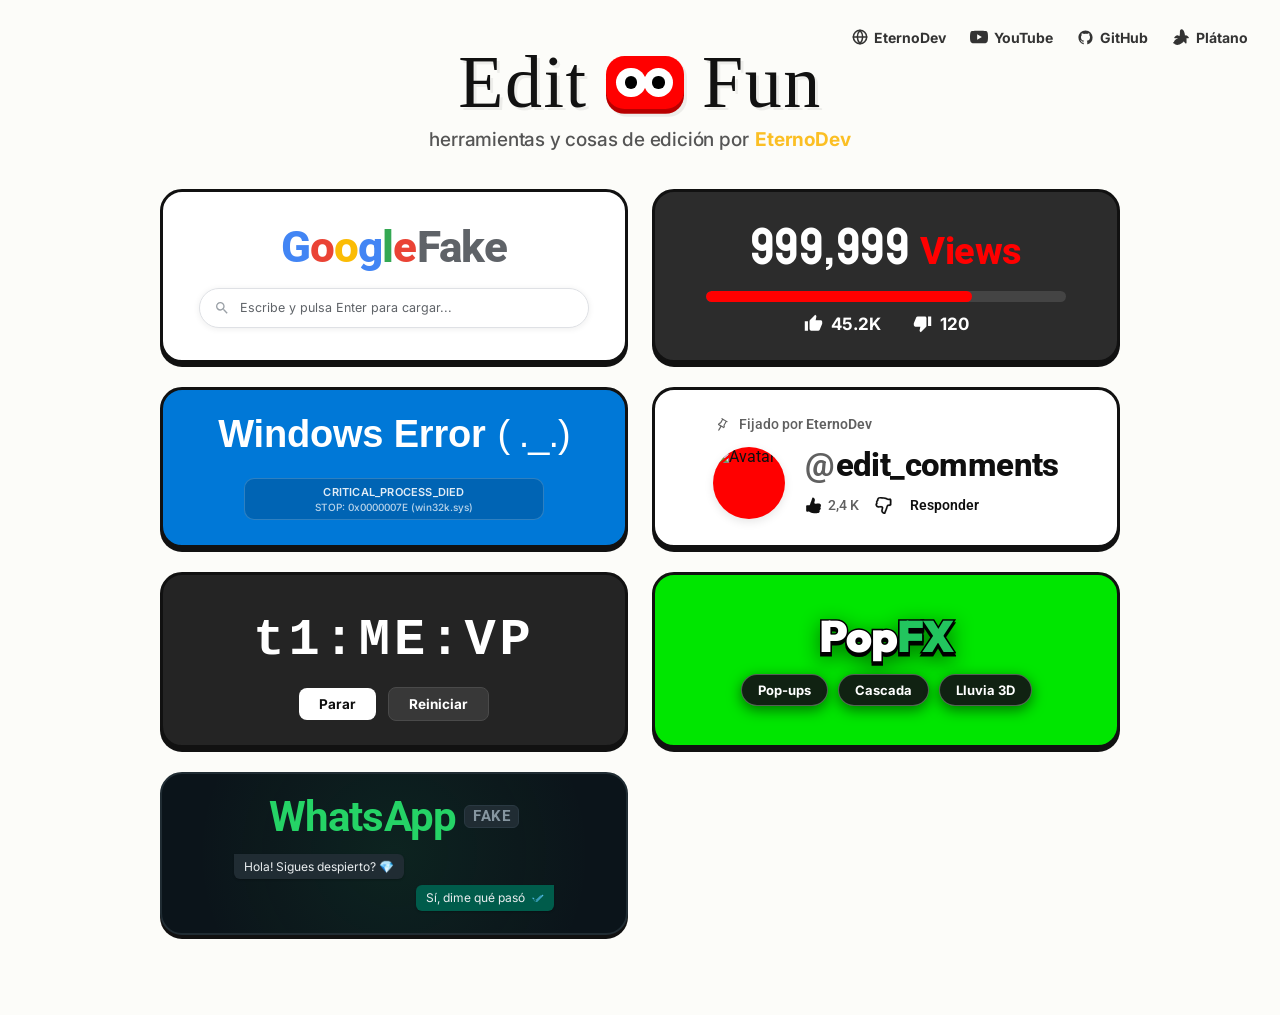
==== index.html @ 618442cd "Add WhatsApp Fake chat and calling simulator (/whatsappfake)" ====
<!DOCTYPE html>
<html lang="es">
<head>
  <script>
    (function() {
      let p = window.location.pathname;
      if (p.endsWith('.html')) p = p.replace(/\.html$/, '');
      if (p.endsWith('/') && p !== '/') p = p.slice(0, -1);
      if (p !== window.location.pathname) {
        window.history.replaceState(null, '', p + window.location.search + window.location.hash);
      }
    })();
  </script>
  <meta charset="UTF-8">
  <meta name="viewport" content="width=device-width, initial-scale=1.0">
  <title>EditFun</title>
  <link rel="icon" href="/assets/png/editfun_icon.png" type="image/png">
  <link rel="preconnect" href="https://fonts.googleapis.com">
  <link rel="preconnect" href="https://fonts.gstatic.com">
  
  <!-- Tipografías -->
  <link rel="stylesheet" href="https://cdn.jsdelivr.net/npm/dseg@0.46.0/css/dseg.css">
  <link href="https://fonts.googleapis.com/css2?family=Outfit:wght@700;800;900&family=Koulen&family=Slackey&family=Poppins:wght@700;800;900&family=Inter:wght@400;500;600;700;800;900&family=Roboto:wght@700;900&family=Google+Sans:wght@700;800;900&display=swap" rel="stylesheet">

  <link rel="stylesheet" href="/style.css">

</head>
<body>

  <!-- Barra Superior de Enlaces / Redes Sociales -->
  <nav class="top-social-bar" aria-label="Enlaces sociales">
    <!-- Web Oficial -->
    <a href="https://eternodev.com" target="_blank" rel="noopener noreferrer" class="social-link link-web" title="Web Oficial EternoDev">
      <svg viewBox="0 0 24 24" width="16" height="16" fill="none" stroke="currentColor" stroke-width="2.3" stroke-linecap="round" stroke-linejoin="round">
        <circle cx="12" cy="12" r="10"></circle>
        <line x1="2" y1="12" x2="22" y2="12"></line>
        <path d="M12 2a15.3 15.3 0 0 1 4 10 15.3 15.3 0 0 1-4 10 15.3 15.3 0 0 1-4-10 15.3 15.3 0 0 1 4-10z"></path>
      </svg>
      <span>EternoDev</span>
    </a>

    <!-- YouTube -->
    <a href="https://www.youtube.com/@eternodev" target="_blank" rel="noopener noreferrer" class="social-link link-youtube" title="Canal de YouTube @eternodev">
      <svg viewBox="0 0 24 24" width="18" height="18" fill="currentColor">
        <path d="M23.498 6.186a3.016 3.016 0 0 0-2.122-2.136C19.505 3.545 12 3.545 12 3.545s-7.505 0-9.377.505A3.017 3.017 0 0 0 .502 6.186C0 8.07 0 12 0 12s0 3.93.502 5.814a3.016 3.016 0 0 0 2.122 2.136c1.871.505 9.376.505 9.376.505s7.505 0 9.377-.505a3.015 3.015 0 0 0 2.122-2.136C24 15.93 24 12 24 12s0-3.93-.502-5.814zM9.545 15.568V8.432L15.818 12l-6.273 3.568z"/>
      </svg>
      <span>YouTube</span>
    </a>

    <!-- GitHub -->
    <a href="https://github.com/paucg06" target="_blank" rel="noopener noreferrer" class="social-link link-github" title="Perfil de GitHub @paucg06">
      <svg viewBox="0 0 24 24" width="17" height="17" fill="currentColor">
        <path fill-rule="evenodd" clip-rule="evenodd" d="M12 2C6.477 2 2 6.484 2 12.017c0 4.425 2.865 8.18 6.839 9.504.5.092.682-.217.682-.483 0-.237-.008-.868-.013-1.703-2.782.605-3.369-1.343-3.369-1.343-.454-1.158-1.11-1.466-1.11-1.466-.908-.62.069-.608.069-.608 1.003.07 1.53 1.032 1.53 1.032.892 1.53 2.341 1.088 2.91.832.092-.647.35-1.088.636-1.338-2.22-.253-4.555-1.113-4.555-4.951 0-1.093.39-1.988 1.029-2.688-.103-.253-.446-1.272.098-2.65 0 0 .84-.27 2.75 1.026A9.564 9.564 0 0112 6.844c.85.004 1.705.115 2.504.337 1.909-1.296 2.747-1.027 2.747-1.027.546 1.379.202 2.398.1 2.651.64.7 1.028 1.595 1.028 2.688 0 3.848-2.339 4.695-4.566 4.943.359.309.678.92.678 1.855 0 1.338-.012 2.419-.012 2.747 0 .268.18.58.688.482A10.019 10.019 0 0022 12.017C22 6.484 17.522 2 12 2z"/>
      </svg>
      <span>GitHub</span>
    </a>

    <!-- Plátano (Buy Me a Coffee) -->
    <a href="https://buymeacoffee.com/eternodev" target="_blank" rel="noopener noreferrer" class="social-link link-banana" title="Invítame a un plátano en Buy Me a Coffee">
      <svg xmlns="http://www.w3.org/2000/svg" viewBox="0 0 32 32" width="18" height="18" fill="currentColor" style="flex-shrink:0;">
        <path d="M2 26.431c0-.73.592-1.321 1.322-1.321h.99a1.322 1.322 0 0 1 0 2.643h-.99c-.73 0-1.322-.592-1.322-1.322"/>
        <path d="M19.783 18h9.435c.695 0 1.045-.876.55-1.392l-2.178-2.272a4.244 4.244 0 0 0-6.181 0l-2.179 2.272c-.492.514-.142 1.392.553 1.392M4.783 18h9.434c.695 0 1.045-.878.553-1.392l-2.18-2.272a4.243 4.243 0 0 0-6.182 0L4.23 16.608c-.492.514-.142 1.392.553 1.392"/>
        <path d="M16.7 2.029c4.92-.708 7.96 11.897 5.745 16.99-2.215 5.094-6.997 6.21-12.07 8.204-.561.22-1.138.325-1.705.325-1.924 0-2.97 1.582-3.7-.375-.942-2.535.293-5.376 2.76-6.344 2.684-1.053 4.111-3.077 5.185-5.818 1.096-2.795 1.17-3.941 1.166-6.988-.005-2.437-.165-5.594 2.619-5.994"/>
        <path d="m22.445 19.02-9.46-4.344c-1.086 2.498-3.053 4.411-5.54 5.39-2.881 1.132-4.807 4.23-3.23 7.386 3.151 6.304 18.23-.066 18.23-8.433"/>
        <path fill-rule="evenodd" d="M18.24 16.482a.75.75 0 0 1 .486.942c-1.98 6.201-7.756 9.065-12.918 9.33a.75.75 0 0 1-.077-1.498c4.738-.243 9.83-2.852 11.566-8.288a.75.75 0 0 1 .943-.486" clip-rule="evenodd"/>
        <path d="m23.24 26.467-10.197-11.78h9.004c2.126.107 3.794 1.91 3.794 4.097v7.552c0 1.33-1.197 1.736-2.6.131"/>
      </svg>
      <span>Plátano</span>
    </a>
  </nav>

  <!-- Header -->
  <div class="header-container">
    <h1 class="brand-title">
      <span>Edit</span>
      
      <!-- LOGO YOUTUBE ROJO ESCALABLE -->
      <div class="yt-eye-badge" id="yt-eye-badge" title="¡Hazme clic!">
        <div class="yt-red-pill">
          <div class="eye-pair-container">
            <div class="yt-eye" id="yt-eye-left">
              <div class="eyelid-slider" id="eyelid-left"></div>
              <div class="yt-pupil" id="yt-pupil-left"></div>
            </div>
            <div class="yt-eye" id="yt-eye-right">
              <div class="eyelid-slider" id="eyelid-right"></div>
              <div class="yt-pupil" id="yt-pupil-right"></div>
            </div>
          </div>
        </div>
      </div>

      <span>Fun</span>
    </h1>

    <p class="brand-subtitle">
      herramientas y cosas de edición por <a href="https://eternodev.com" target="_blank" rel="noopener noreferrer" class="author-highlight">EternoDev</a>
    </p>
  </div>

  <!-- Panel de Herramientas -->
  <div class="grid-container">
    
    <!-- TARJETA 1: GoogleFake -->
    <a href="/googlefake" class="tool-card card-google">
      <h2 class="card-title google-fake-title">
        <span class="g-blue">G</span><span class="g-red">o</span><span class="g-yellow">o</span><span class="g-blue">g</span><span class="g-green">l</span><span class="g-red">e</span><span class="fake-tag">Fake</span>
      </h2>

      <div class="google-visual-bar">
        <svg viewBox="0 0 24 24" width="16" height="16" fill="#9aa0a6" style="flex-shrink:0;">
          <path d="M15.5 14h-.79l-.28-.27A6.471 6.471 0 0 0 16 9.5 6.5 6.5 0 1 0 9.5 16c1.61 0 3.09-.59 4.23-1.57l.27.28v.79l5 4.99L20.49 19l-4.99-5zm-6 0C7.01 14 5 11.99 5 9.5S7.01 5 9.5 5 14 7.01 14 9.5 11.99 14 9.5 14z"/>
        </svg>
        <span>Escribe y pulsa Enter para cargar...</span>
      </div>
    </a>

    <!-- TARJETA 2: 999,999 views (YouTube Simulator) -->
    <a href="/999999views" class="tool-card card-views">
      <h2 class="card-title views-card-title">
        <span class="number-koulen">999,999</span> <span class="red-views">Views</span>
      </h2>

      <div class="views-preview-bar">
        <div class="preview-track">
          <div class="preview-fill"></div>
        </div>
        <div class="preview-stats-row">
          <span class="preview-stat-item">
            <svg viewBox="0 0 24 24"><path d="M1 21h4V9H1v12zm22-11c0-1.1-.9-2-2-2h-6.31l.95-4.57.03-.32c0-.41-.17-.79-.44-1.06L14.17 1 7.59 7.59C7.22 7.95 7 8.45 7 9v10c0 1.1.9 2 2 2h9c.83 0 1.54-.5 1.84-1.22l3.02-7.05c.09-.23.14-.47.14-.73v-2z"/></svg>
            45.2K
          </span>
          <span class="preview-stat-item">
            <svg viewBox="0 0 24 24"><path d="M15 3H6c-.83 0-1.54.5-1.84 1.22l-3.02 7.05c-.09.23-.14.47-.14.73v2c0 1.1.9 2 2 2h6.31l-.95 4.57-.03.32c0 .41.17.79.44 1.06L9.83 23l6.59-6.59c.37-.36.58-.86.58-1.41V5c0-1.1-.9-2-2-2zm4 0v12h4V3h-4z"/></svg>
            120
          </span>
        </div>
      </div>
    </a>

        <!-- TARJETA 3: Windows Error -->
    <a href="/windowserrors" class="tool-card card-errors">
      <h2 class="card-title errors-card-title">
        <span>Windows Error</span> <span class="meme-face-card">( ._.)</span>
      </h2>

      <div class="errors-preview-box">
        <span class="errors-preview-text">CRITICAL_PROCESS_DIED</span>
        <span class="errors-preview-pct">STOP: 0x0000007E (win32k.sys)</span>
      </div>
    </a>

    <!-- TARJETA 4: Edit Comments (Full YouTube Comment Card) -->
    <a href="/editcomments" class="tool-card card-comments">
      <div class="card-comments-wrapper">
        <!-- Pinned Row -->
        <div class="card-comments-pinned">
          <svg viewBox="0 0 126 146" width="16" height="16" style="fill:currentColor; stroke:currentColor; display:inline-block; vertical-align:middle; flex-shrink:0;">
            <path d="M26.95 128C27.06 124.45 27.17 120.89 27.28 117.33C29.4 114.61 30.63 111.37 32.18 108.34C32.52 107.67 33.48 107.33 33.82 106.66C35.6 103.19 37.41 99.8 39.18 96.34C40.6 93.55 43.78 90.8 44 87.5C42.41 86.26 40.13 85.74 38.34 84.82C35.3 83.26 32.71 80.74 29.66 79.18C27.99 78.32 24.8 77.64 24.06 75.44C22.96 72.12 28.13 64.37 30.5 62C33.34 59.16 41.24 59.75 42.82 56.66C45.13 52.15 47.87 47.86 50.18 43.34C50.52 42.67 51.48 42.33 51.82 41.66C53.49 38.39 56.6 30.9 59 28.5C56.72 26.22 52.08 24.54 54.18 20.34C54.84 19.02 56.52 18.98 57.5 18C73.94 27.44 90.39 36.89 106.83 46.33C107.22 47.39 107.61 48.44 108 49.5C107.61 50.22 107.22 50.94 106.83 51.67C101.05 54.42 101.68 50.3 97.33 51.17C94.48 57.15 90.85 62.75 87.82 68.66C85.92 72.38 82.4 75.54 81.06 79.56C80.13 82.36 82.75 85.59 83 88.17C83.61 94.46 81.54 94.72 79.18 99.34C78.62 100.44 78.37 101.83 77.67 102.83C76.84 104.02 75.49 104.01 74.5 105C67.5 101 60.5 97 53.5 93C47.94 102.89 42.39 112.78 36.83 122.67C33.72 124.78 30.61 126.89 27.5 129C27.32 128.67 27.13 128.34 26.95 128ZM66.5 34C65.26 35.59 64.74 37.87 63.82 39.66C62.27 42.69 59.73 45.31 58.18 48.34C55.28 54 52.5 60.3 47.77 64.94C44.79 67.86 39.73 67.63 36.17 69.33C35.78 70.06 35.39 70.78 35 71.5C47.5 78.67 60 85.83 72.5 93C73 91.83 73.5 90.67 74 89.5C72.33 87.83 71.23 79.05 72.06 76.56C73.65 71.8 77.57 68.05 79.82 63.66C82.24 58.93 85.28 51.22 89 47.5C86.34 44.84 75.12 38.33 71.56 36.94C69.82 36.26 68.37 34.12 66.5 34Z" fill-rule="evenodd" stroke-width="0.25" stroke-linejoin="round"/>
          </svg>
          <span>Fijado por <strong>EternoDev</strong></span>
        </div>

        <!-- Main Comment Body -->
        <div class="card-comments-body">
          <!-- Avatar -->
          <div class="card-comments-avatar">
            <img src="/assets/png/editfun_icon.png" alt="Avatar">
          </div>

          <!-- Content -->
          <div class="card-comments-content">
            <!-- Header -->
            <div class="card-comments-header">
              <span class="card-comments-name">
                <span class="card-comments-at">@</span><span>edit_comments</span>
              </span>
            </div>

            <!-- Actions -->
            <div class="card-comments-actions">
              <!-- Like -->
              <span class="card-comments-btn">
                <svg viewBox="0 0 130 130"><path d="M111 103.5C111.64 106.41 112.97 110.37 111.94 113.46C108.84 122.77 97.86 124 89.5 124C78.49 124 67 124.39 56.52 121.95C51.27 120.74 44.93 118.32 40.31 115.84C38.15 114.68 35.79 112.83 33.46 112.06C27.25 109.99 18.38 114.11 12.31 110.84C8.97 109.05 9 104.45 9 101.17C9 93.5 9 85.83 9 78.17C9 75.35 8.15 70.9 9.12 68.26C11.92 60.67 22.36 63 28.83 63C31.51 63 35.3 63.56 36.84 60.69C39.42 55.89 40.36 50.64 42.06 45.54C43.04 42.58 44.95 39.42 45.94 36.46C47.56 31.61 48.74 27.06 50.81 22.3C52.34 18.76 54.66 6.91 57.31 5.15C61.56 2.34 67.1 6.64 70.15 9.69C78.78 18.33 75.3 28.82 72.06 38.54C72.12 41.36 69.84 45.98 72.15 48.69C75.16 52.21 80.15 51 84.5 51C93.54 51 105.02 49.24 113.46 52.06C121.79 54.83 123.31 65.37 120.94 72.46C120.33 74.29 117.45 74.09 117.07 76.18C116.42 79.7 119.25 81.47 119.95 84.52C121.96 93.16 116.25 98.25 111 103.5Z" fill-rule="evenodd" stroke-width="0.25" stroke-linejoin="round"/></svg>
                <span>2,4 K</span>
              </span>

              <!-- Dislike -->
              <span class="card-comments-btn">
                <svg viewBox="0 0 120 126"><path fill-rule="evenodd" clip-rule="evenodd" d="M46.5614 79.375C36.4014 75.725 22.4614 82.105 11.0414 75.965C3.77135 72.055 -1.85865 59.615 0.791352 51.665C1.71135 48.895 3.75135 46.345 4.67135 43.585C5.87135 39.985 3.56135 35.355 4.79135 31.665C6.05135 27.885 8.68135 25.355 10.5714 21.815C12.7614 17.705 12.1914 13.145 15.0414 9.275C21.5814 0.384999 32.1114 0.125 42.2313 0.125C55.8913 0.125 68.9314 1.095 81.1914 5.185C85.7414 6.705 89.9314 9.985 94.4314 11.935C100.601 14.605 112.071 8.645 116.581 15.435C121.071 22.225 118.731 41.335 118.731 49.955C118.731 53.605 119.221 58.685 117.571 61.815C112.701 71.055 97.0914 63.485 93.8914 69.435C91.3114 74.235 90.3714 79.485 88.6714 84.585C85.3614 94.525 81.1014 103.725 77.7914 113.665C76.6714 117.035 76.4314 118.455 74.7314 121.625C72.6314 125.535 67.8114 125.315 64.9014 125.125C54.1914 124.435 45.2213 116.125 42.7813 105.605C40.6413 96.395 48.1314 87.995 46.5614 79.375ZM106.721 24.295C101.661 23.565 96.0714 24.665 91.2714 23.065C86.3714 21.435 82.0414 17.975 77.1914 16.185C67.0214 12.435 57.5613 12.125 46.2313 12.125C39.9613 12.125 27.5514 9.625 23.8914 16.435C22.2914 19.415 23.7114 22.475 22.6714 25.585C20.7514 31.365 10.4114 33.785 17.7314 45.625C11.8714 51.485 9.04135 63.655 19.2714 67.065C30.0514 70.655 49.0913 61.065 56.5813 72.435C64.6013 84.625 41.9714 108.645 65.2314 114.125C68.2314 105.605 67.2514 107.545 68.8914 104.435C74.0014 94.745 77.2214 82.935 80.6714 72.585C82.3714 67.495 83.9114 60.655 89.0414 57.275C94.6914 53.565 100.661 55.635 106.721 53.875C106.721 44.015 106.721 34.155 106.721 24.295Z"/></svg>
              </span>

              <!-- Responder -->
              <span class="card-comments-reply">Responder</span>
            </div>
          </div>
        </div>
      </div>
    </a>

    <!-- TARJETA 5: Temporizador Digital / Cuenta Atrás -->
    <a href="/timeup" class="tool-card card-timer">
      <div class="timer-card-digits">t1:ME:VP</div>
      <div class="timer-card-pills">
        <span class="timer-mini-pill pill-parar">Parar</span>
        <span class="timer-mini-pill pill-reiniciar">Reiniciar</span>
      </div>
    </a>

    <!-- TARJETA 6: PopFX (Simulador de Pop-ups, Cascada y Lluvia de Imágenes) -->
    <a href="/popfx" class="tool-card card-popups">
      <h2 class="popups-card-title">
        <span class="pop-word">Pop</span><span class="rain-word">FX</span>
      </h2>

      <div class="popups-preview-box">
        <span class="popups-mini-badge">Pop-ups</span>
        <span class="popups-mini-badge">Cascada</span>
        <span class="popups-mini-badge">Lluvia 3D</span>
      </div>
    </a>

    <!-- TARJETA 7: WhatsApp Fake (Simulador de Chat y Llamadas) -->
    <a href="/whatsappfake" class="tool-card card-whatsapp">
      <h2 class="whatsapp-card-title">
        <span class="wa-brand-text">WhatsApp</span> <span class="wa-fake-badge">Fake</span>
      </h2>

      <div class="whatsapp-preview-box">
        <div class="wa-mini-bubble received">Hola! Sigues despierto? 💎</div>
        <div class="wa-mini-bubble sent">
          <span>Sí, dime qué pasó</span>
          <svg viewBox="0 0 16 11" width="13" height="9" fill="#53bdeb"><path d="M15.01 3.316l-7.79 7.79a.75.75 0 0 1-1.06 0l-4.24-4.24a.75.75 0 0 1 1.06-1.06l3.71 3.71 7.26-7.26a.75.75 0 0 1 1.06 1.06zm-3.5 0l-5.69 5.69-1.59-1.59a.75.75 0 0 0-1.06 1.06l2.12 2.12a.75.75 0 0 0 1.06 0l6.22-6.22a.75.75 0 0 0-1.06-1.06z"/></svg>
        </div>
      </div>
    </a>

  </div>

  <!-- Toast Notification -->
  <div id="toast-msg"></div>

  <script src="/script.js"></script>

</body>
</html>
---- style.css ----
* {
      box-sizing: border-box;
      margin: 0;
      padding: 0;
    }

    body {
      background-color: #fcfcf9;
      color: #1a1a1a;
      font-family: 'Inter', -apple-system, BlinkMacSystemFont, sans-serif;
      min-height: 100vh;
      display: flex;
      flex-direction: column;
      align-items: center;
      padding: 40px 20px 80px 20px;
      user-select: none;
      overflow-x: hidden;
    }

    /* Header Container */
    .header-container {
      text-align: center;
      margin-bottom: 35px;
      display: flex;
      flex-direction: column;
      align-items: center;
    }

    /* Título principal fijo con Slackey */
    .brand-title {
      font-family: 'Slackey', cursive;
      font-size: 74px;
      font-weight: 400;
      letter-spacing: 1.5px;
      display: inline-flex;
      align-items: center;
      justify-content: center;
      gap: 18px;
      text-transform: none;
      color: #111111;
      margin-bottom: 2px;
      text-shadow: 3px 3px 0px rgba(0,0,0,0.06);
    }

    /* ========================================
       BOTÓN YOUTUBE ROJO AUTO-ESCALABLE (EN 'em')
       ======================================== */
    .yt-eye-badge {
      display: inline-flex;
      align-items: center;
      justify-content: center;
      cursor: pointer;
      position: relative;
      flex-shrink: 0;
      font-size: inherit;
      filter: drop-shadow(3px 3px 0px rgba(0, 0, 0, 0.06));
      transition: transform 0.15s cubic-bezier(0.34, 1.56, 0.64, 1);
    }

    .yt-eye-badge:hover {
      transform: scale(1.08);
    }

    .yt-red-pill {
      background-color: #ff0000;
      width: 1.06em;
      height: 0.72em;
      border-radius: 0.25em;
      border: none;
      box-shadow: 0 0.065em 0 #b80000;
      display: flex;
      align-items: center;
      justify-content: center;
      position: relative;
      overflow: hidden;
    }

    .eye-pair-container {
      display: flex;
      align-items: center;
      justify-content: center;
      position: relative;
    }

    .yt-eye {
      width: 0.40em;
      height: 0.40em;
      background: #ffffff;
      border-radius: 50%;
      border: none;
      position: relative;
      overflow: hidden;
      margin: 0 -0.015em;
      transition: height 0.12s ease, border-radius 0.12s ease;
    }

    .eyelid-slider {
      position: absolute;
      top: 0;
      left: 0;
      right: 0;
      height: 0%;
      background: #ff0000;
      z-index: 3;
      transition: height 0.08s ease;
    }

    .yt-pupil {
      width: 0.165em;
      height: 0.165em;
      background: #000000;
      border-radius: 50%;
      position: absolute;
      top: calc(50% - 0.0825em);
      left: calc(50% - 0.0825em);
      transition: transform 0.04s ease-out;
      z-index: 2;
    }

    .yt-eye.half-closed {
      height: 0.23em !important;
      border-radius: 0.15em !important;
    }

    /* Subtítulo */
    .brand-subtitle {
      font-size: 19px;
      color: #555555;
      font-weight: 500;
      letter-spacing: -0.2px;
      margin-top: 0px;
      text-align: center;
      line-height: 1.4;
    }

    .brand-subtitle .author-highlight {
      font-family: inherit;
      color: #FBBF24;
      font-size: inherit;
      font-weight: 700;
      letter-spacing: inherit;
      margin-left: 2px;
      text-decoration: none !important;
      display: inline;
      transition: color 0.15s ease;
      cursor: pointer;
    }

    .brand-subtitle .author-highlight:hover {
      color: #d97706;
      text-decoration: none !important;
    }

    /* Barra Superior de Enlaces / Redes Sociales */
    .top-social-bar {
      position: absolute;
      top: 24px;
      right: 28px;
      display: flex;
      align-items: center;
      gap: 16px;
      z-index: 100;
    }

    .social-link {
      display: inline-flex;
      align-items: center;
      gap: 6px;
      color: #333333;
      text-decoration: none;
      font-size: 14px;
      font-weight: 700;
      padding: 4px 4px;
      border-radius: 6px;
      transition: color 0.15s ease, transform 0.15s ease;
      user-select: none;
    }

    .social-link:hover {
      color: #000000;
      transform: translateY(-1px);
    }

    .social-link.link-web:hover {
      color: #2563eb;
    }

    .social-link.link-youtube:hover {
      color: #ff0000;
    }

    .social-link.link-github:hover {
      color: #000000;
    }

    .social-link.link-banana:hover {
      color: #FBBF24;
    }

    .social-link svg {
      flex-shrink: 0;
      transition: transform 0.15s ease;
    }

    .social-link:hover svg {
      transform: scale(1.1);
    }

    /* Grid de Herramientas */
    .grid-container {
      width: 100%;
      max-width: 960px;
      display: grid;
      grid-template-columns: repeat(2, 1fr);
      gap: 24px;
      position: relative;
    }

    @media (max-width: 860px) {
      .top-social-bar {
        position: static;
        order: 10;
        margin-top: 40px;
        margin-bottom: 0;
        flex-wrap: wrap;
        justify-content: center;
        gap: 16px;
        width: 100%;
      }
      .grid-container {
        grid-template-columns: 1fr;
      }
      .brand-title {
        font-size: 46px;
      }
      .brand-subtitle {
        font-size: 16px;
        padding: 0 10px;
      }
    }

    @media (max-width: 580px) {
      .tool-card.card-comments {
        padding: clamp(18px, 4.2vw, 24px) clamp(14px, 4vw, 24px);
      }
      .tool-card.card-comments .card-comments-wrapper {
        gap: clamp(8px, 2.2vw, 12px);
      }
      .tool-card.card-comments .card-comments-pinned {
        font-size: clamp(12.5px, 2.8vw, 14px);
        gap: clamp(6px, 1.5vw, 8px);
      }
      .tool-card.card-comments .card-comments-pinned svg {
        width: clamp(14px, 3vw, 17px);
        height: clamp(14px, 3vw, 17px);
      }
      .tool-card.card-comments .card-comments-body {
        gap: clamp(12px, 3.5vw, 20px);
      }
      .tool-card.card-comments .card-comments-avatar {
        width: clamp(48px, 12.5vw, 72px);
        height: clamp(48px, 12.5vw, 72px);
      }
      .tool-card.card-comments .card-comments-name {
        font-size: clamp(19px, 5.8vw, 33px);
        letter-spacing: -0.5px;
      }
      .tool-card.card-comments .card-comments-actions {
        gap: clamp(10px, 2.8vw, 16px);
      }
      .tool-card.card-comments .card-comments-btn,
      .tool-card.card-comments .card-comments-reply {
        font-size: clamp(11.5px, 2.6vw, 14px);
      }
      .tool-card.card-comments .card-comments-btn svg {
        width: clamp(14px, 3vw, 17px);
        height: clamp(14px, 3vw, 17px);
      }
    }

    /* Estilo de Tarjetas */
    .tool-card {
      background: #ffffff;
      border-radius: 22px;
      border: 3px solid #111111;
      box-shadow: 0 4px 0 #111111;
      padding: 26px 28px;
      min-height: 160px;
      display: flex;
      flex-direction: column;
      justify-content: space-between;
      text-decoration: none;
      color: inherit;
      position: relative;
      overflow: hidden;
      cursor: pointer;
      transition: transform 0.12s ease, box-shadow 0.12s ease;
    }

    .tool-card:hover {
      transform: translateY(-4px);
      box-shadow: 0 8px 0 #111111;
    }
    .tool-card:active {
      transform: translateY(2px);
      box-shadow: 0 2px 0 #111111;
    }

    /* Tarjeta 1: GoogleFake (Tema Claro con Google Multicolor y Fake Gris) */
    .card-google {
      background: #ffffff;
      color: #202124;
      text-align: center;
      align-items: center;
      justify-content: center;
      gap: 16px;
      padding: 28px 24px;
    }

    /* Tarjeta 2: 999,999 views (Tema Oscuro YouTube) */
    .card-views {
      background: #2c2c2c;
      color: #ffffff;
      text-align: center;
      align-items: center;
      justify-content: center;
      gap: 15px;
      padding: 26px 24px;
    }

    
    /* Tarjeta 3: Errors (Windows BSOD) */
    .card-errors {
      background: #0078d7;
      color: #ffffff;
      text-align: center;
      align-items: center;
      justify-content: center;
      gap: 14px;
      padding: 24px 24px;
    }

    .errors-card-title {
      font-family: 'Segoe UI Light', 'Segoe UI', -apple-system, BlinkMacSystemFont, sans-serif;
      font-size: 38px !important;
      font-weight: 300;
      display: flex;
      align-items: center;
      justify-content: center;
      gap: 12px;
      line-height: 1.1;
      margin-top: 0px;
      margin-bottom: 2px;
      color: #ffffff;
      letter-spacing: -0.5px;
      white-space: nowrap;
    }

    @media (max-width: 768px) {
      .errors-card-title {
        font-size: 30px !important;
        gap: 8px;
      }
    }

    .errors-card-title .meme-face-card {
      font-size: 38px !important;
      font-weight: 300;
      font-family: 'Segoe UI Light', 'Segoe UI', sans-serif;
      color: #ffffff;
      letter-spacing: -1px;
      flex-shrink: 0;
    }

    .errors-preview-box {
      background: rgba(0, 0, 0, 0.16);
      border: 1px solid rgba(255, 255, 255, 0.18);
      border-radius: 10px;
      padding: 6px 14px;
      display: flex;
      flex-direction: column;
      align-items: center;
      gap: 2px;
      width: 100%;
      max-width: 300px;
    }

    .errors-preview-text {
      font-size: 11px;
      font-weight: 600;
      color: rgba(255, 255, 255, 0.88);
      letter-spacing: 0.2px;
    }

    .errors-preview-pct {
      font-size: 10px;
      font-weight: 500;
      color: rgba(255, 255, 255, 0.72);
    }

    
    /* Tarjeta 4: Edit Comments (Full YouTube Comment Card) */
    .card-comments {
      background: #ffffff;
      color: #0f0f0f;
      text-align: left;
      align-items: center;
      justify-content: center;
      padding: 26px 28px;
      font-family: 'Roboto', Arial, sans-serif;
    }

    .card-comments-wrapper {
      display: flex;
      flex-direction: column;
      align-items: flex-start;
      gap: 12px;
      margin: 0 auto;
      width: fit-content;
      max-width: 100%;
    }

    .card-comments-pinned {
      display: flex;
      align-items: center;
      gap: 8px;
      font-size: 14px;
      font-weight: 500;
      color: #606060;
      padding-left: 1px;
      margin-bottom: 2px;
    }

    .card-comments-pinned svg {
      width: 17px;
      height: 17px;
      fill: #606060;
      flex-shrink: 0;
    }

    .card-comments-pinned strong {
      font-weight: 600;
      color: #606060;
    }

    .card-comments-body {
      display: flex;
      align-items: center;
      justify-content: flex-start;
      gap: 20px;
      width: fit-content;
      max-width: 100%;
    }

    .card-comments-avatar {
      width: 72px;
      height: 72px;
      border-radius: 50%;
      background: #ff0000;
      overflow: hidden;
      flex-shrink: 0;
      display: flex;
      align-items: center;
      justify-content: center;
      box-shadow: 0 3px 10px rgba(0, 0, 0, 0.1);
    }

    .card-comments-avatar img {
      width: 100%;
      height: 100%;
      object-fit: cover;
      display: block;
    }

    .card-comments-content {
      display: flex;
      flex-direction: column;
      justify-content: center;
      gap: 6px;
      min-width: 0;
    }

    .card-comments-header {
      display: flex;
      align-items: baseline;
      line-height: 1;
    }

    .card-comments-name {
      font-size: 33px;
      font-weight: 800;
      color: #0f0f0f;
      letter-spacing: -0.6px;
      display: inline-flex;
      align-items: baseline;
      line-height: 1;
      white-space: nowrap;
    }

    .card-comments-at {
      color: #606060;
      font-weight: 700;
      margin-right: 1px;
    }

    .card-comments-actions {
      display: flex;
      align-items: center;
      gap: 16px;
      margin-top: 6px;
      margin-left: 0;
      height: 24px;
    }

    .card-comments-btn {
      display: inline-flex;
      align-items: center;
      gap: 6px;
      font-size: 14px;
      font-weight: 500;
      color: #606060;
    }

    .card-comments-btn svg {
      color: #0f0f0f;
      fill: #0f0f0f;
      stroke: #0f0f0f;
      width: 17px;
      height: 17px;
      display: block;
    }

    .card-comments-reply {
      font-size: 14px;
      font-weight: 600;
      color: #0f0f0f;
      margin-left: 2px;
    }

    /* Tarjeta 5: Digital Timer */
    .card-timer {
      background: #242424;
      color: #ffffff;
      text-align: center;
      align-items: center;
      justify-content: center;
      gap: 16px;
      padding: 34px 24px 24px 24px;
    }

    .timer-card-digits {
      font-family: 'DSEG7-Classic-Bold', 'DSEG7-Classic', monospace;
      font-size: 52px;
      font-weight: 700;
      color: #ffffff;
      letter-spacing: 4px;
      line-height: 1;
      margin-top: 6px;
    }

    .timer-card-pills {
      display: flex;
      align-items: center;
      justify-content: center;
      gap: 12px;
      flex-wrap: wrap;
      margin-top: 4px;
    }

    .timer-mini-pill {
      font-size: 13.5px;
      font-weight: 700;
      padding: 8px 20px;
      border-radius: 8px;
      color: #ffffff;
      display: inline-flex;
      align-items: center;
      justify-content: center;
    }

    .timer-mini-pill.pill-parar {
      background: #ffffff;
      color: #0f0f0f;
    }

    .timer-mini-pill.pill-reiniciar {
      background: #383838;
      color: #ffffff;
      border: 1px solid #4a4a4a;
    }

    /* Tarjeta 6: PopFX (Simulador de Pop-ups, Cascada y Lluvia) */
    .card-popups {
      background-color: #00e600;
      background-image: url('assets/png/popfx_card_bg.png');
      background-position: center;
      background-size: cover;
      background-repeat: no-repeat;
      color: #ffffff;
      text-align: center;
      align-items: center;
      justify-content: center;
      gap: 14px;
      padding: 22px 18px;
      position: relative;
      overflow: hidden;
    }

    .popups-card-title {
      font-family: 'Outfit', -apple-system, BlinkMacSystemFont, sans-serif;
      font-size: clamp(34px, 4.2vw, 44px) !important;
      font-weight: 900;
      letter-spacing: -1.2px;
      display: inline-flex;
      align-items: baseline;
      justify-content: center;
      gap: 0px;
      line-height: 1;
      margin: 0;
      color: #ffffff;
      -webkit-text-stroke: 3px #000000;
      paint-order: stroke fill;
      filter: drop-shadow(0 3px 0 #000000) drop-shadow(0 5px 10px rgba(0, 0, 0, 0.45));
    }

    .popups-card-title .pop-word {
      color: #ffffff;
    }

    .popups-card-title .rain-word {
      color: #22c55e;
    }

    .popups-preview-box {
      display: flex;
      align-items: center;
      justify-content: center;
      gap: 10px;
      width: 100%;
      max-width: 360px;
      margin-top: 2px;
    }

    .popups-mini-badge {
      font-size: 13px;
      font-weight: 700;
      padding: 7px 16px;
      border-radius: 99px;
      display: inline-flex;
      align-items: center;
      gap: 6px;
      background: rgba(18, 18, 20, 0.92);
      backdrop-filter: blur(8px);
      -webkit-backdrop-filter: blur(8px);
      color: #ffffff;
      border: 1.5px solid rgba(255, 255, 255, 0.28);
      box-shadow: 0 4px 14px rgba(0, 0, 0, 0.5);
    }

    /* Tarjeta 7: WhatsApp Fake */
    .card-whatsapp {
      background-color: #0b141a;
      background-image: radial-gradient(circle at 50% 50%, rgba(37, 211, 102, 0.08) 0%, transparent 80%);
      color: #ffffff;
      text-align: center;
      align-items: center;
      justify-content: center;
      gap: 14px;
      padding: 22px 18px;
      position: relative;
      overflow: hidden;
      border: 2px solid #202c33;
    }

    .whatsapp-card-title {
      font-family: 'Segoe UI', -apple-system, BlinkMacSystemFont, 'Roboto', sans-serif;
      font-size: clamp(32px, 4vw, 42px) !important;
      font-weight: 700;
      letter-spacing: -0.8px;
      display: inline-flex;
      align-items: center;
      justify-content: center;
      gap: 8px;
      line-height: 1;
      margin: 0;
    }

    .wa-brand-text {
      color: #25d366;
    }

    .wa-fake-badge {
      font-size: 15px;
      font-weight: 700;
      background: #202c33;
      color: #8696a0;
      border: 1px solid #2a3942;
      padding: 3px 8px;
      border-radius: 6px;
      letter-spacing: 0.5px;
      text-transform: uppercase;
    }

    .whatsapp-preview-box {
      display: flex;
      flex-direction: column;
      gap: 6px;
      width: 100%;
      max-width: 320px;
      margin-top: 2px;
    }

    .wa-mini-bubble {
      font-size: 12px;
      padding: 5px 10px;
      border-radius: 6px;
      line-height: 1.3;
      display: flex;
      align-items: center;
      gap: 6px;
      width: fit-content;
      box-shadow: 0 1px 2px rgba(0, 0, 0, 0.25);
    }

    .wa-mini-bubble.received {
      background: #202c33;
      color: #e9edef;
      align-self: flex-start;
      border-top-left-radius: 0;
    }

    .wa-mini-bubble.sent {
      background: #005c4b;
      color: #e9edef;
      align-self: flex-end;
      border-top-right-radius: 0;
    }

    .card-twitter {
      background: #f4f9ff;
    }

    .card-news {
      background: #fffdf2;
    }

    .card-title {
      font-size: 23px;
      font-weight: 800;
      letter-spacing: -0.2px;
      margin-bottom: 8px;
    }

    /* Título GoogleFake */
    .google-fake-title {
      font-family: 'Google Sans', Roboto, Arial, sans-serif;
      font-size: 44px;
      font-weight: 800;
      letter-spacing: -1.2px;
      display: flex;
      align-items: center;
      justify-content: center;
      gap: 0px;
      margin-bottom: 0px;
      line-height: 1.1;
    }

    .g-blue { color: #4285f4; }
    .g-red { color: #ea4335; }
    .g-yellow { color: #fbbc05; }
    .g-green { color: #34a853; }

    .google-fake-title .fake-tag {
      color: #5f6368;
      font-weight: 800;
      margin-left: 2px;
    }

    /* Título Views Up */
    .views-card-title {
      display: flex;
      align-items: baseline;
      justify-content: center;
      gap: 10px;
      line-height: 1.1;
      margin-top: 4px;
      margin-bottom: 2px;
    }

    .number-koulen {
      font-family: 'Koulen', sans-serif;
      font-size: 52px;
      font-weight: 400;
      letter-spacing: 1.5px;
      color: #ffffff;
      line-height: 1;
    }

    .views-card-title .red-views {
      font-family: 'Roboto', -apple-system, sans-serif;
      color: #ff0000;
      font-weight: 800;
      font-size: 38px;
      letter-spacing: -0.5px;
    }

    .card-desc {
      font-size: 14px;
      line-height: 1.45;
      color: #555555;
      margin-bottom: 16px;
    }

    /* Barra visual Google (Tema Claro) */
    .google-visual-bar {
      height: 40px;
      width: 100%;
      max-width: 390px;
      background: #ffffff;
      border: 1.5px solid #dfe1e5;
      border-radius: 20px;
      display: flex;
      align-items: center;
      padding: 0 14px;
      gap: 10px;
      margin: 0 auto;
      box-shadow: 0 1px 6px rgba(32, 33, 36, 0.08);
    }

    .google-visual-bar span {
      font-size: 12.5px;
      color: #5f6368;
      white-space: nowrap;
      overflow: hidden;
      text-overflow: ellipsis;
    }

    /* Visual preview de Views (Tema Oscuro) */
    .views-preview-bar {
      display: flex;
      flex-direction: column;
      width: 100%;
      max-width: 360px;
      gap: 12px;
      margin: 0 auto;
    }

    .preview-track {
      width: 100%;
      height: 11px;
      background: #444444;
      border-radius: 6px;
      overflow: hidden;
      position: relative;
    }

    .preview-fill {
      position: absolute;
      top: 0;
      left: 0;
      bottom: 0;
      width: 74%;
      background: #ff0000;
      border-radius: 6px;
    }

    .preview-stats-row {
      display: flex;
      align-items: center;
      justify-content: center;
      gap: 32px;
      font-size: 17px;
      font-weight: 700;
      color: #ffffff;
    }

    .preview-stat-item {
      display: flex;
      align-items: center;
      gap: 8px;
    }

    .preview-stat-item svg {
      width: 19px;
      height: 19px;
      fill: #ffffff;
    }

    .visual-pill-row {
      display: flex;
      gap: 8px;
      align-items: center;
      flex-wrap: wrap;
    }

    .interactive-mini-tag {
      font-size: 12px;
      background: #ffffff;
      border: 1.5px solid #111111;
      padding: 4px 10px;
      border-radius: 8px;
      font-weight: 700;
      color: #111111;
      box-shadow: 0 1.5px 0 #111111;
    }

    /* Toast Notification */
    #toast-msg {
      position: fixed;
      bottom: 30px;
      background: #111111;
      color: #ffffff;
      padding: 12px 24px;
      border-radius: 30px;
      font-size: 14px;
      font-weight: 700;
      box-shadow: 0 8px 24px rgba(0,0,0,0.2);
      opacity: 0;
      transform: translateY(20px);
      transition: opacity 0.25s, transform 0.25s;
      pointer-events: none;
      z-index: 1000;
    }

    #toast-msg.show {
      opacity: 1;
      transform: translateY(0);
    }
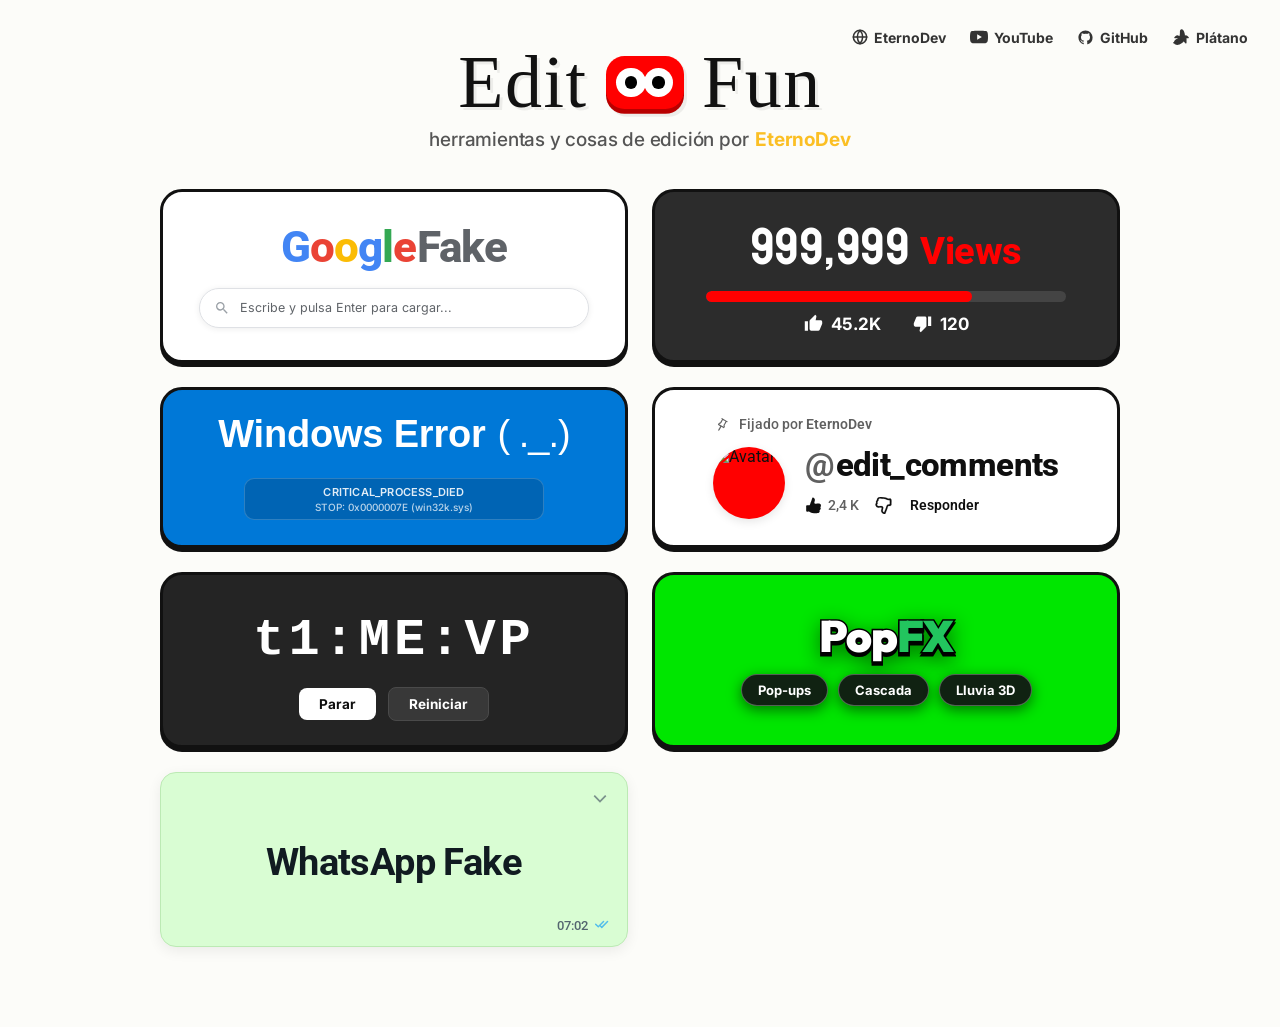
==== commit b062edb6: "Update WhatsApp Fake card on home page, fix call and favicon icons, and refine sidebar menu labels" ====
--- a/index.html
+++ b/index.html
@@ -222,16 +222,21 @@
 
     <!-- TARJETA 7: WhatsApp Fake (Simulador de Chat y Llamadas) -->
     <a href="/whatsappfake" class="tool-card card-whatsapp">
-      <h2 class="whatsapp-card-title">
-        <span class="wa-brand-text">WhatsApp</span> <span class="wa-fake-badge">Fake</span>
-      </h2>
-
-      <div class="whatsapp-preview-box">
-        <div class="wa-mini-bubble received">Hola! Sigues despierto? 💎</div>
-        <div class="wa-mini-bubble sent">
-          <span>Sí, dime qué pasó</span>
-          <svg viewBox="0 0 16 11" width="13" height="9" fill="#53bdeb"><path d="M15.01 3.316l-7.79 7.79a.75.75 0 0 1-1.06 0l-4.24-4.24a.75.75 0 0 1 1.06-1.06l3.71 3.71 7.26-7.26a.75.75 0 0 1 1.06 1.06zm-3.5 0l-5.69 5.69-1.59-1.59a.75.75 0 0 0-1.06 1.06l2.12 2.12a.75.75 0 0 0 1.06 0l6.22-6.22a.75.75 0 0 0-1.06-1.06z"/></svg>
-        </div>
+      <div class="card-wa-top-row">
+        <svg class="card-wa-chevron" viewBox="0 0 19 20" width="18" height="18" fill="currentColor">
+          <path d="M3.8 6.7l5.7 5.7 5.7-5.7 1.4 1.4-7.1 7.1-7.1-7.1z"/>
+        </svg>
+      </div>
+
+      <div class="card-wa-body">
+        <h2 class="card-wa-title">WhatsApp Fake</h2>
+      </div>
+
+      <div class="card-wa-meta-row">
+        <span class="card-wa-time" id="home-wa-time">17:36</span>
+        <svg class="card-wa-ticks" viewBox="0 0 16 11" width="16" height="11" fill="#53bdeb">
+          <path d="M11.07 1.05a.75.75 0 0 0-1.06 0L5.3 5.76 3.18 3.64a.75.75 0 0 0-1.06 1.06l2.65 2.65a.75.75 0 0 0 1.06 0l5.24-5.24a.75.75 0 0 0 0-1.06zm4 0a.75.75 0 0 0-1.06 0l-5.24 5.24-.53-.53a.75.75 0 0 0-1.06 1.06l1.06 1.06a.75.75 0 0 0 1.06 0l5.77-5.77a.75.75 0 0 0 0-1.06z"/>
+        </svg>
       </div>
     </a>
 
--- a/style.css
+++ b/style.css
@@ -659,81 +659,85 @@
 
     /* Tarjeta 7: WhatsApp Fake */
     .card-whatsapp {
-      background-color: #0b141a;
-      background-image: radial-gradient(circle at 50% 50%, rgba(37, 211, 102, 0.08) 0%, transparent 80%);
-      color: #ffffff;
-      text-align: center;
-      align-items: center;
-      justify-content: center;
-      gap: 14px;
-      padding: 22px 18px;
+      background-color: #d9fdd3;
+      color: #111b21;
+      padding: 16px 18px 14px 18px;
       position: relative;
       overflow: hidden;
-      border: 2px solid #202c33;
-    }
-
-    .whatsapp-card-title {
+      border: 1.5px solid #bceab4;
+      box-shadow: 0 4px 14px rgba(0, 0, 0, 0.07);
+      display: flex;
+      flex-direction: column;
+      justify-content: space-between;
+      min-height: 175px;
+      border-radius: 16px;
+      transition: transform 0.2s ease, box-shadow 0.2s ease, border-color 0.2s ease;
+    }
+
+    .card-whatsapp:hover {
+      transform: translateY(-4px);
+      box-shadow: 0 10px 24px rgba(37, 211, 102, 0.22);
+      border-color: #25d366;
+    }
+
+    .card-wa-top-row {
+      display: flex;
+      justify-content: flex-end;
+      align-items: center;
+      width: 100%;
+      height: 18px;
+    }
+
+    .card-wa-chevron {
+      color: #54656f;
+      opacity: 0.7;
+      transition: transform 0.2s ease, opacity 0.2s ease;
+    }
+
+    .card-whatsapp:hover .card-wa-chevron {
+      opacity: 1;
+      transform: translateY(1px);
+    }
+
+    .card-wa-body {
+      display: flex;
+      align-items: center;
+      justify-content: center;
+      flex: 1;
+      padding: 8px 0;
+    }
+
+    .card-wa-title {
+      font-family: 'Segoe UI', -apple-system, BlinkMacSystemFont, 'Roboto', 'Inter', sans-serif;
+      font-size: clamp(30px, 3.8vw, 38px);
+      font-weight: 700;
+      color: #111b21;
+      letter-spacing: -0.6px;
+      margin: 0;
+      line-height: 1.1;
+      text-align: center;
+    }
+
+    .card-wa-meta-row {
+      display: flex;
+      align-items: center;
+      justify-content: flex-end;
+      gap: 5px;
+      width: 100%;
+    }
+
+    .card-wa-time {
       font-family: 'Segoe UI', -apple-system, BlinkMacSystemFont, 'Roboto', sans-serif;
-      font-size: clamp(32px, 4vw, 42px) !important;
-      font-weight: 700;
-      letter-spacing: -0.8px;
+      font-size: 13px;
+      font-weight: 500;
+      color: #54656f;
+      line-height: 1;
+    }
+
+    .card-wa-ticks {
       display: inline-flex;
       align-items: center;
-      justify-content: center;
-      gap: 8px;
-      line-height: 1;
-      margin: 0;
-    }
-
-    .wa-brand-text {
-      color: #25d366;
-    }
-
-    .wa-fake-badge {
-      font-size: 15px;
-      font-weight: 700;
-      background: #202c33;
-      color: #8696a0;
-      border: 1px solid #2a3942;
-      padding: 3px 8px;
-      border-radius: 6px;
-      letter-spacing: 0.5px;
-      text-transform: uppercase;
-    }
-
-    .whatsapp-preview-box {
-      display: flex;
-      flex-direction: column;
-      gap: 6px;
-      width: 100%;
-      max-width: 320px;
-      margin-top: 2px;
-    }
-
-    .wa-mini-bubble {
-      font-size: 12px;
-      padding: 5px 10px;
-      border-radius: 6px;
-      line-height: 1.3;
-      display: flex;
-      align-items: center;
-      gap: 6px;
-      width: fit-content;
-      box-shadow: 0 1px 2px rgba(0, 0, 0, 0.25);
-    }
-
-    .wa-mini-bubble.received {
-      background: #202c33;
-      color: #e9edef;
-      align-self: flex-start;
-      border-top-left-radius: 0;
-    }
-
-    .wa-mini-bubble.sent {
-      background: #005c4b;
-      color: #e9edef;
-      align-self: flex-end;
-      border-top-right-radius: 0;
+      color: #53bdeb;
     }
 
     .card-twitter {
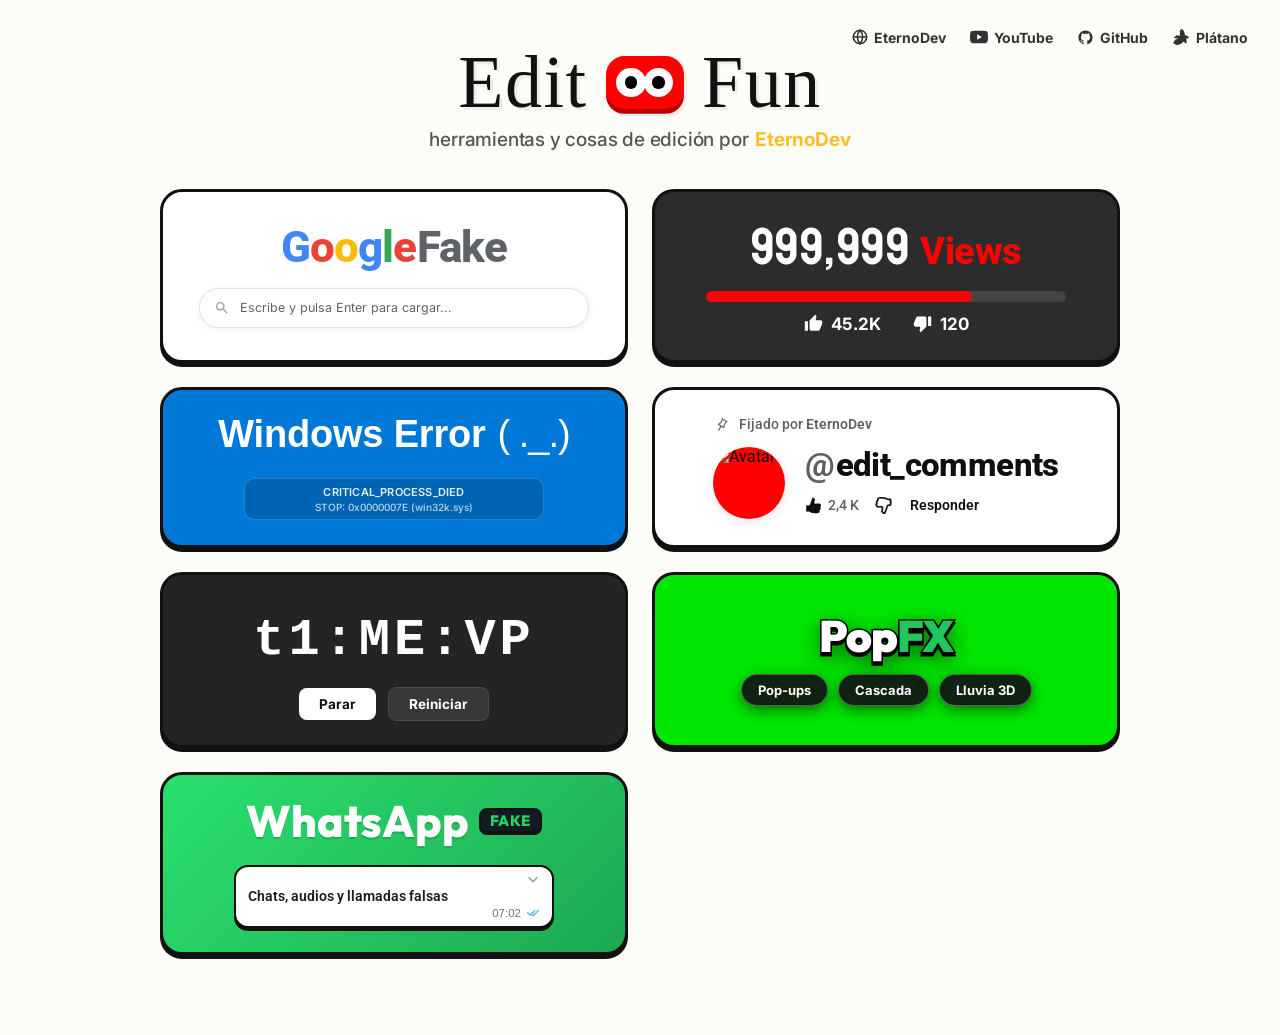
==== commit f6eed662: "Update WhatsApp Fake card with official brutalist border, shadow lift, and high-contrast green brand" ====
--- a/index.html
+++ b/index.html
@@ -222,21 +222,26 @@
 
     <!-- TARJETA 7: WhatsApp Fake (Simulador de Chat y Llamadas) -->
     <a href="/whatsappfake" class="tool-card card-whatsapp">
-      <div class="card-wa-top-row">
-        <svg class="card-wa-chevron" viewBox="0 0 19 20" width="18" height="18" fill="currentColor">
-          <path d="M3.8 6.7l5.7 5.7 5.7-5.7 1.4 1.4-7.1 7.1-7.1-7.1z"/>
-        </svg>
-      </div>
-
-      <div class="card-wa-body">
-        <h2 class="card-wa-title">WhatsApp Fake</h2>
-      </div>
-
-      <div class="card-wa-meta-row">
-        <span class="card-wa-time" id="home-wa-time">17:36</span>
-        <svg class="card-wa-ticks" viewBox="0 0 16 11" width="16" height="11" fill="#53bdeb">
-          <path d="M11.07 1.05a.75.75 0 0 0-1.06 0L5.3 5.76 3.18 3.64a.75.75 0 0 0-1.06 1.06l2.65 2.65a.75.75 0 0 0 1.06 0l5.24-5.24a.75.75 0 0 0 0-1.06zm4 0a.75.75 0 0 0-1.06 0l-5.24 5.24-.53-.53a.75.75 0 0 0-1.06 1.06l1.06 1.06a.75.75 0 0 0 1.06 0l5.77-5.77a.75.75 0 0 0 0-1.06z"/>
-        </svg>
+      <h2 class="card-title whatsapp-card-title">
+        <span class="wa-brand-text">WhatsApp</span>
+        <span class="wa-fake-tag">Fake</span>
+      </h2>
+
+      <div class="whatsapp-bubble-preview">
+        <div class="wa-preview-top-row">
+          <svg class="wa-preview-chevron" viewBox="0 0 19 20" width="14" height="14" fill="currentColor">
+            <path d="M3.8 6.7l5.7 5.7 5.7-5.7 1.4 1.4-7.1 7.1-7.1-7.1z"/>
+          </svg>
+        </div>
+        <div class="wa-preview-text">
+          <span>Chats, audios y llamadas falsas</span>
+        </div>
+        <div class="wa-preview-meta">
+          <span class="wa-preview-time" id="home-wa-time">17:36</span>
+          <svg class="wa-preview-ticks" viewBox="0 0 16 11" width="15" height="10" fill="#53bdeb">
+            <path d="M11.07 1.05a.75.75 0 0 0-1.06 0L5.3 5.76 3.18 3.64a.75.75 0 0 0-1.06 1.06l2.65 2.65a.75.75 0 0 0 1.06 0l5.24-5.24a.75.75 0 0 0 0-1.06zm4 0a.75.75 0 0 0-1.06 0l-5.24 5.24-.53-.53a.75.75 0 0 0-1.06 1.06l1.06 1.06a.75.75 0 0 0 1.06 0l5.77-5.77a.75.75 0 0 0 0-1.06z"/>
+          </svg>
+        </div>
       </div>
     </a>
 
--- a/style.css
+++ b/style.css
@@ -659,82 +659,106 @@
 
     /* Tarjeta 7: WhatsApp Fake */
     .card-whatsapp {
-      background-color: #d9fdd3;
-      color: #111b21;
-      padding: 16px 18px 14px 18px;
+      background-color: #25d366;
+      background-image: linear-gradient(135deg, #2ae06d 0%, #1ea952 100%);
+      color: #ffffff;
+      text-align: center;
+      align-items: center;
+      justify-content: center;
+      gap: 14px;
+      padding: 24px 22px;
       position: relative;
       overflow: hidden;
-      border: 1.5px solid #bceab4;
-      box-shadow: 0 4px 14px rgba(0, 0, 0, 0.07);
+      border: 3px solid #111111;
+      box-shadow: 0 4px 0 #111111;
+      border-radius: 22px;
+    }
+
+    .whatsapp-card-title {
+      font-family: 'Outfit', 'Segoe UI', -apple-system, BlinkMacSystemFont, sans-serif;
+      font-size: clamp(34px, 4.4vw, 44px) !important;
+      font-weight: 900;
+      letter-spacing: -1px;
+      display: inline-flex;
+      align-items: center;
+      justify-content: center;
+      gap: 10px;
+      line-height: 1;
+      margin: 0;
+    }
+
+    .wa-brand-text {
+      color: #ffffff;
+      text-shadow: 0 2px 0 rgba(0, 0, 0, 0.15);
+    }
+
+    .wa-fake-tag {
+      font-family: 'Outfit', 'Segoe UI', sans-serif;
+      font-size: 15px;
+      font-weight: 800;
+      background: #111b21;
+      color: #25d366;
+      border: 2px solid #111111;
+      box-shadow: 0 2px 0 #111111;
+      padding: 3px 9px;
+      border-radius: 8px;
+      letter-spacing: 0.5px;
+      text-transform: uppercase;
+    }
+
+    .whatsapp-bubble-preview {
+      background: #ffffff;
+      color: #111b21;
+      width: 100%;
+      max-width: 320px;
+      border: 2.5px solid #111111;
+      border-radius: 14px;
+      box-shadow: 0 3px 0 #111111;
+      padding: 8px 12px 6px 12px;
       display: flex;
       flex-direction: column;
-      justify-content: space-between;
-      min-height: 175px;
-      border-radius: 16px;
-      transition: transform 0.2s ease, box-shadow 0.2s ease, border-color 0.2s ease;
-    }
-
-    .card-whatsapp:hover {
-      transform: translateY(-4px);
-      box-shadow: 0 10px 24px rgba(37, 211, 102, 0.22);
-      border-color: #25d366;
-    }
-
-    .card-wa-top-row {
+      gap: 3px;
+      position: relative;
+    }
+
+    .wa-preview-top-row {
       display: flex;
       justify-content: flex-end;
       align-items: center;
-      width: 100%;
-      height: 18px;
-    }
-
-    .card-wa-chevron {
-      color: #54656f;
-      opacity: 0.7;
-      transition: transform 0.2s ease, opacity 0.2s ease;
-    }
-
-    .card-whatsapp:hover .card-wa-chevron {
-      opacity: 1;
-      transform: translateY(1px);
-    }
-
-    .card-wa-body {
-      display: flex;
-      align-items: center;
-      justify-content: center;
-      flex: 1;
-      padding: 8px 0;
-    }
-
-    .card-wa-title {
-      font-family: 'Segoe UI', -apple-system, BlinkMacSystemFont, 'Roboto', 'Inter', sans-serif;
-      font-size: clamp(30px, 3.8vw, 38px);
-      font-weight: 700;
+      height: 12px;
+      margin-top: -2px;
+    }
+
+    .wa-preview-chevron {
+      color: #667781;
+      opacity: 0.75;
+    }
+
+    .wa-preview-text {
+      font-family: 'Segoe UI', -apple-system, BlinkMacSystemFont, 'Roboto', sans-serif;
+      font-size: 13.5px;
+      font-weight: 600;
       color: #111b21;
-      letter-spacing: -0.6px;
-      margin: 0;
-      line-height: 1.1;
-      text-align: center;
-    }
-
-    .card-wa-meta-row {
-      display: flex;
-      align-items: center;
+      text-align: left;
+      line-height: 1.3;
+    }
+
+    .wa-preview-meta {
+      display: flex;
       justify-content: flex-end;
-      gap: 5px;
-      width: 100%;
-    }
-
-    .card-wa-time {
-      font-family: 'Segoe UI', -apple-system, BlinkMacSystemFont, 'Roboto', sans-serif;
-      font-size: 13px;
+      align-items: center;
+      gap: 4px;
+    }
+
+    .wa-preview-time {
+      font-family: 'Segoe UI', -apple-system, BlinkMacSystemFont, sans-serif;
+      font-size: 11.5px;
       font-weight: 500;
-      color: #54656f;
+      color: #667781;
       line-height: 1;
     }
 
-    .card-wa-ticks {
+    .wa-preview-ticks {
       display: inline-flex;
       align-items: center;
       color: #53bdeb;
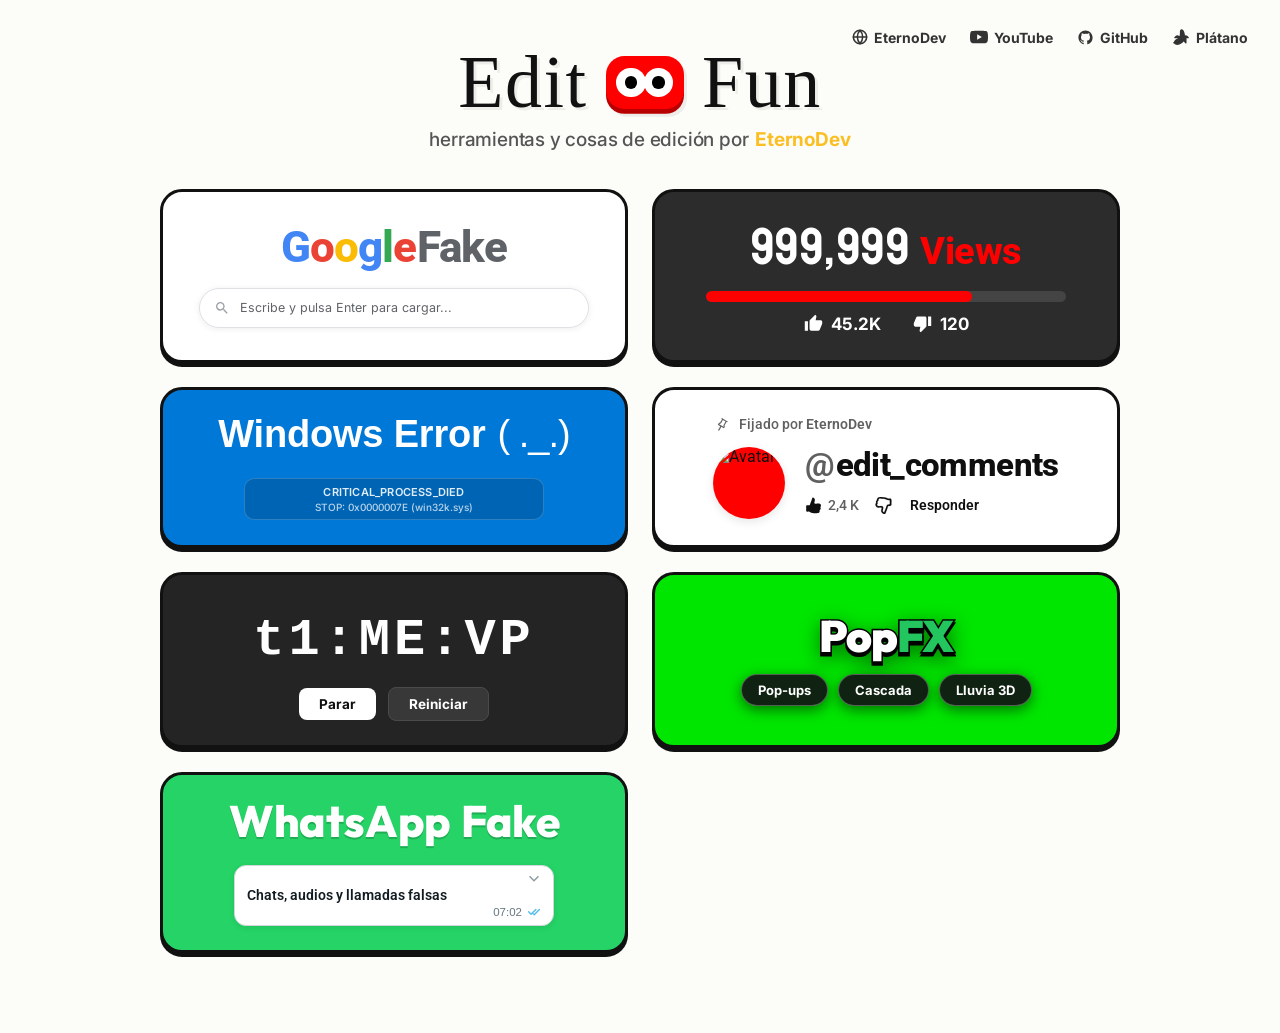
==== commit 516929ee: "Set solid WhatsApp green background, white Fake text with shadow, and clean grey border on preview b" ====
--- a/index.html
+++ b/index.html
@@ -224,7 +224,7 @@
     <a href="/whatsappfake" class="tool-card card-whatsapp">
       <h2 class="card-title whatsapp-card-title">
         <span class="wa-brand-text">WhatsApp</span>
-        <span class="wa-fake-tag">Fake</span>
+        <span class="wa-fake-text">Fake</span>
       </h2>
 
       <div class="whatsapp-bubble-preview">
--- a/style.css
+++ b/style.css
@@ -660,7 +660,7 @@
     /* Tarjeta 7: WhatsApp Fake */
     .card-whatsapp {
       background-color: #25d366;
-      background-image: linear-gradient(135deg, #2ae06d 0%, #1ea952 100%);
+      background-image: none;
       color: #ffffff;
       text-align: center;
       align-items: center;
@@ -687,23 +687,15 @@
       margin: 0;
     }
 
-    .wa-brand-text {
-      color: #ffffff;
-      text-shadow: 0 2px 0 rgba(0, 0, 0, 0.15);
-    }
-
-    .wa-fake-tag {
-      font-family: 'Outfit', 'Segoe UI', sans-serif;
-      font-size: 15px;
+    .wa-brand-text,
+    .wa-fake-text {
+      color: #ffffff;
+      text-shadow: 0 2px 0 rgba(0, 0, 0, 0.18);
+    }
+
+    .wa-fake-text {
       font-weight: 800;
-      background: #111b21;
-      color: #25d366;
-      border: 2px solid #111111;
-      box-shadow: 0 2px 0 #111111;
-      padding: 3px 9px;
-      border-radius: 8px;
-      letter-spacing: 0.5px;
-      text-transform: uppercase;
+      letter-spacing: -0.5px;
     }
 
     .whatsapp-bubble-preview {
@@ -711,9 +703,9 @@
       color: #111b21;
       width: 100%;
       max-width: 320px;
-      border: 2.5px solid #111111;
-      border-radius: 14px;
-      box-shadow: 0 3px 0 #111111;
+      border: 1.5px solid #d1d7db;
+      border-radius: 12px;
+      box-shadow: 0 2px 6px rgba(0, 0, 0, 0.08);
       padding: 8px 12px 6px 12px;
       display: flex;
       flex-direction: column;
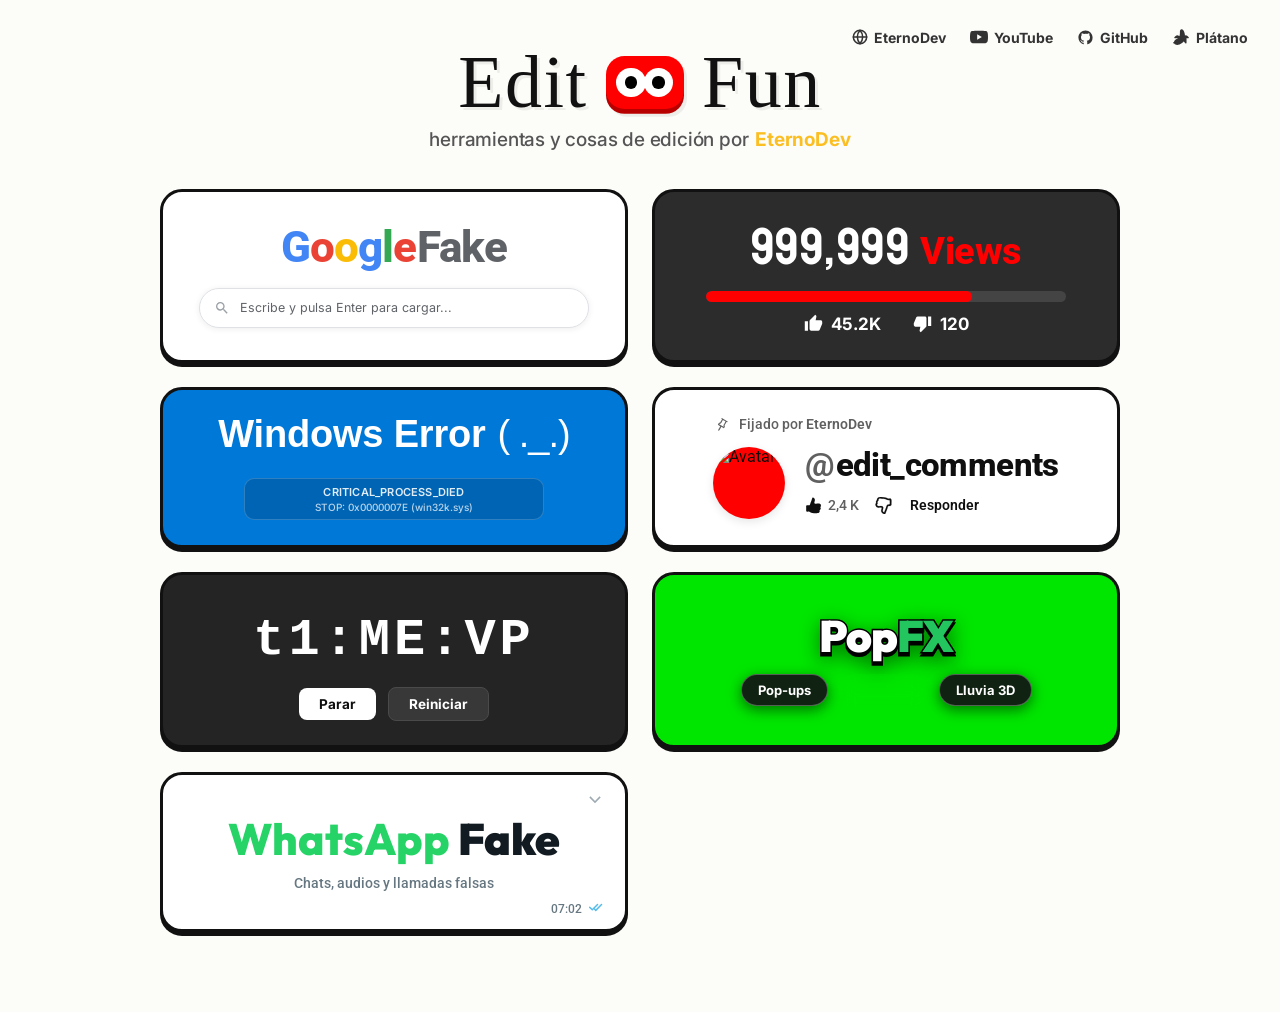
==== commit b251363f: "Convert WhatsApp Fake card into a full unified white message bubble element" ====
--- a/index.html
+++ b/index.html
@@ -222,26 +222,25 @@
 
     <!-- TARJETA 7: WhatsApp Fake (Simulador de Chat y Llamadas) -->
     <a href="/whatsappfake" class="tool-card card-whatsapp">
-      <h2 class="card-title whatsapp-card-title">
-        <span class="wa-brand-text">WhatsApp</span>
-        <span class="wa-fake-text">Fake</span>
-      </h2>
-
-      <div class="whatsapp-bubble-preview">
-        <div class="wa-preview-top-row">
-          <svg class="wa-preview-chevron" viewBox="0 0 19 20" width="14" height="14" fill="currentColor">
-            <path d="M3.8 6.7l5.7 5.7 5.7-5.7 1.4 1.4-7.1 7.1-7.1-7.1z"/>
-          </svg>
-        </div>
-        <div class="wa-preview-text">
-          <span>Chats, audios y llamadas falsas</span>
-        </div>
-        <div class="wa-preview-meta">
-          <span class="wa-preview-time" id="home-wa-time">17:36</span>
-          <svg class="wa-preview-ticks" viewBox="0 0 16 11" width="15" height="10" fill="#53bdeb">
-            <path d="M11.07 1.05a.75.75 0 0 0-1.06 0L5.3 5.76 3.18 3.64a.75.75 0 0 0-1.06 1.06l2.65 2.65a.75.75 0 0 0 1.06 0l5.24-5.24a.75.75 0 0 0 0-1.06zm4 0a.75.75 0 0 0-1.06 0l-5.24 5.24-.53-.53a.75.75 0 0 0-1.06 1.06l1.06 1.06a.75.75 0 0 0 1.06 0l5.77-5.77a.75.75 0 0 0 0-1.06z"/>
-          </svg>
-        </div>
+      <div class="card-wa-top-row">
+        <svg class="card-wa-chevron" viewBox="0 0 19 20" width="16" height="16" fill="currentColor">
+          <path d="M3.8 6.7l5.7 5.7 5.7-5.7 1.4 1.4-7.1 7.1-7.1-7.1z"/>
+        </svg>
+      </div>
+
+      <div class="card-wa-center-content">
+        <h2 class="card-title whatsapp-card-title">
+          <span class="wa-brand-text">WhatsApp</span>
+          <span class="wa-fake-text">Fake</span>
+        </h2>
+        <p class="wa-subtext">Chats, audios y llamadas falsas</p>
+      </div>
+
+      <div class="card-wa-meta-row">
+        <span class="card-wa-time" id="home-wa-time">17:36</span>
+        <svg class="card-wa-ticks" viewBox="0 0 16 11" width="16" height="11" fill="#53bdeb">
+          <path d="M11.07 1.05a.75.75 0 0 0-1.06 0L5.3 5.76 3.18 3.64a.75.75 0 0 0-1.06 1.06l2.65 2.65a.75.75 0 0 0 1.06 0l5.24-5.24a.75.75 0 0 0 0-1.06zm4 0a.75.75 0 0 0-1.06 0l-5.24 5.24-.53-.53a.75.75 0 0 0-1.06 1.06l1.06 1.06a.75.75 0 0 0 1.06 0l5.77-5.77a.75.75 0 0 0 0-1.06z"/>
+        </svg>
       </div>
     </a>
 
--- a/style.css
+++ b/style.css
@@ -659,19 +659,48 @@
 
     /* Tarjeta 7: WhatsApp Fake */
     .card-whatsapp {
-      background-color: #25d366;
-      background-image: none;
-      color: #ffffff;
+      background-color: #ffffff;
+      color: #111b21;
       text-align: center;
       align-items: center;
-      justify-content: center;
-      gap: 14px;
-      padding: 24px 22px;
+      justify-content: space-between;
+      gap: 8px;
+      padding: 16px 22px 14px 22px;
       position: relative;
       overflow: hidden;
       border: 3px solid #111111;
       box-shadow: 0 4px 0 #111111;
       border-radius: 22px;
+      min-height: 160px;
+    }
+
+    .card-wa-top-row {
+      display: flex;
+      justify-content: flex-end;
+      align-items: center;
+      width: 100%;
+      height: 16px;
+    }
+
+    .card-wa-chevron {
+      color: #8696a0;
+      opacity: 0.8;
+      transition: transform 0.15s ease, color 0.15s ease;
+    }
+
+    .card-whatsapp:hover .card-wa-chevron {
+      transform: translateY(1px);
+      color: #111b21;
+      opacity: 1;
+    }
+
+    .card-wa-center-content {
+      display: flex;
+      flex-direction: column;
+      align-items: center;
+      justify-content: center;
+      gap: 6px;
+      margin: 2px 0;
     }
 
     .whatsapp-card-title {
@@ -682,75 +711,46 @@
       display: inline-flex;
       align-items: center;
       justify-content: center;
-      gap: 10px;
+      gap: 8px;
       line-height: 1;
       margin: 0;
     }
 
-    .wa-brand-text,
+    .wa-brand-text {
+      color: #25d366;
+    }
+
     .wa-fake-text {
-      color: #ffffff;
-      text-shadow: 0 2px 0 rgba(0, 0, 0, 0.18);
-    }
-
-    .wa-fake-text {
-      font-weight: 800;
-      letter-spacing: -0.5px;
-    }
-
-    .whatsapp-bubble-preview {
-      background: #ffffff;
       color: #111b21;
-      width: 100%;
-      max-width: 320px;
-      border: 1.5px solid #d1d7db;
-      border-radius: 12px;
-      box-shadow: 0 2px 6px rgba(0, 0, 0, 0.08);
-      padding: 8px 12px 6px 12px;
-      display: flex;
-      flex-direction: column;
-      gap: 3px;
-      position: relative;
-    }
-
-    .wa-preview-top-row {
-      display: flex;
-      justify-content: flex-end;
-      align-items: center;
-      height: 12px;
-      margin-top: -2px;
-    }
-
-    .wa-preview-chevron {
-      color: #667781;
-      opacity: 0.75;
-    }
-
-    .wa-preview-text {
+      font-weight: 900;
+    }
+
+    .wa-subtext {
       font-family: 'Segoe UI', -apple-system, BlinkMacSystemFont, 'Roboto', sans-serif;
       font-size: 13.5px;
-      font-weight: 600;
-      color: #111b21;
-      text-align: left;
+      font-weight: 500;
+      color: #667781;
+      margin: 0;
       line-height: 1.3;
     }
 
-    .wa-preview-meta {
-      display: flex;
+    .card-wa-meta-row {
+      display: flex;
+      align-items: center;
       justify-content: flex-end;
-      align-items: center;
-      gap: 4px;
-    }
-
-    .wa-preview-time {
-      font-family: 'Segoe UI', -apple-system, BlinkMacSystemFont, sans-serif;
-      font-size: 11.5px;
+      gap: 5px;
+      width: 100%;
+    }
+
+    .card-wa-time {
+      font-family: 'Segoe UI', -apple-system, BlinkMacSystemFont, 'Roboto', sans-serif;
+      font-size: 12px;
       font-weight: 500;
       color: #667781;
       line-height: 1;
     }
 
-    .wa-preview-ticks {
+    .card-wa-ticks {
       display: inline-flex;
       align-items: center;
       color: #53bdeb;
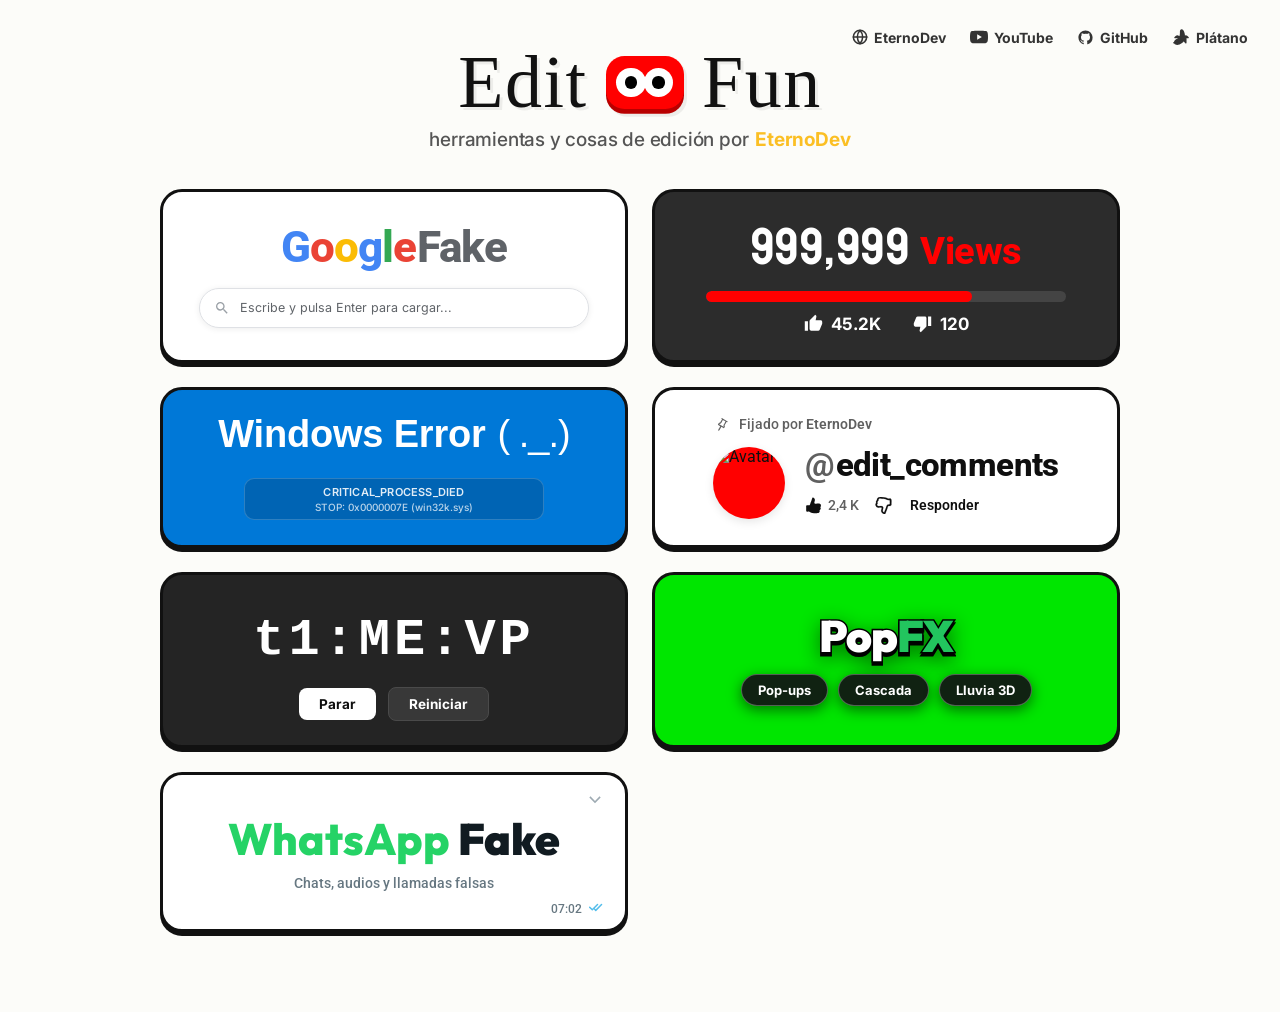
==== commit 623c1559: "feat(seo): add favicon.ico, meta tags and SERP description based on screenshot" ====
--- a/index.html
+++ b/index.html
@@ -13,8 +13,29 @@
   </script>
   <meta charset="UTF-8">
   <meta name="viewport" content="width=device-width, initial-scale=1.0">
-  <title>EditFun</title>
+  <title>EditFun - Herramientas Edición</title>
+  <meta name="description" content="Herramientas Interactivas Edición usa aplicaciones falsas como WhatsApp y Google, simula estadísticas, crea comentarios de YouTube y mucho más... Creado por EternoDev.">
+  <meta name="robots" content="index, follow">
+  <link rel="canonical" href="https://editfun.eternodev.com/">
+
+  <!-- Favicons -->
+  <link rel="icon" href="/favicon.ico" sizes="any">
   <link rel="icon" href="/assets/png/editfun_icon.png" type="image/png">
+  <link rel="apple-touch-icon" href="/assets/png/editfun_icon.png">
+
+  <!-- Open Graph / Redes Sociales -->
+  <meta property="og:type" content="website">
+  <meta property="og:url" content="https://editfun.eternodev.com/">
+  <meta property="og:site_name" content="EditFun">
+  <meta property="og:title" content="EditFun - Herramientas Edición">
+  <meta property="og:description" content="Herramientas Interactivas Edición usa aplicaciones falsas como WhatsApp y Google, simula estadísticas, crea comentarios de YouTube y mucho más... Creado por EternoDev.">
+  <meta property="og:image" content="https://editfun.eternodev.com/assets/png/editfun_icon.png">
+
+  <!-- Twitter Card -->
+  <meta name="twitter:card" content="summary">
+  <meta name="twitter:title" content="EditFun - Herramientas Edición">
+  <meta name="twitter:description" content="Herramientas Interactivas Edición usa aplicaciones falsas como WhatsApp y Google, simula estadísticas, crea comentarios de YouTube y mucho más... Creado por EternoDev.">
+  <meta name="twitter:image" content="https://editfun.eternodev.com/assets/png/editfun_icon.png">
   <link rel="preconnect" href="https://fonts.googleapis.com">
   <link rel="preconnect" href="https://fonts.gstatic.com">
   
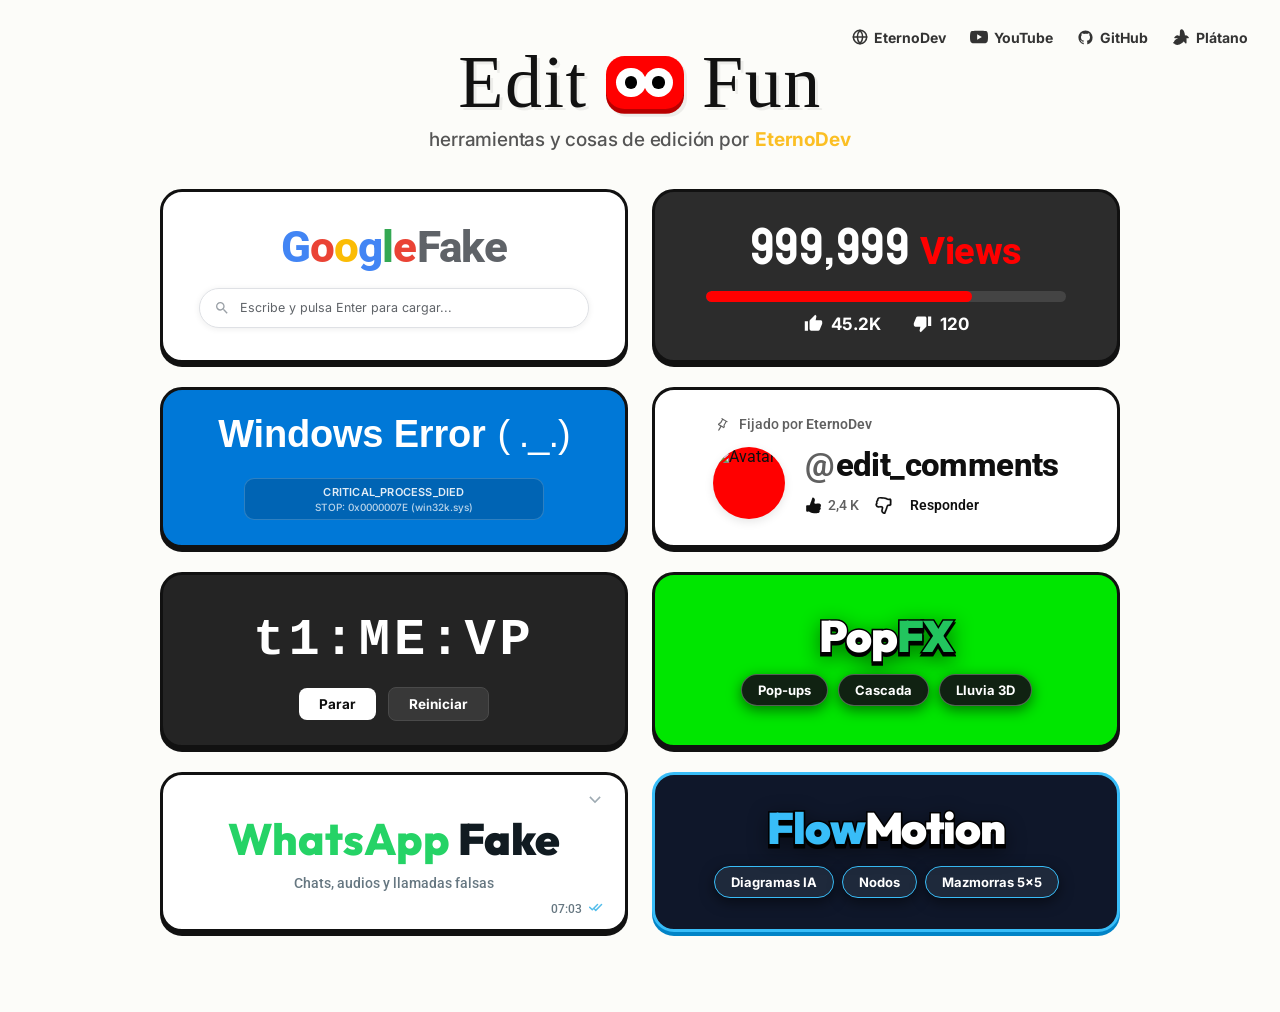
==== commit aada5328: "feat(flowmotion): anadir FlowMotion Studio para diagramas animados y mazmorras procedurales con IA" ====
--- a/index.html
+++ b/index.html
@@ -265,6 +265,19 @@
       </div>
     </a>
 
+    <!-- TARJETA 8: FlowMotion (Diagramas Animados y Mazmorras con IA) -->
+    <a href="/flowmotion" class="tool-card card-flowmotion">
+      <h2 class="flowmotion-card-title">
+        <span class="flow-word">Flow</span><span class="motion-word">Motion</span>
+      </h2>
+
+      <div class="flowmotion-preview-box">
+        <span class="flowmotion-mini-badge">Diagramas IA</span>
+        <span class="flowmotion-mini-badge">Nodos</span>
+        <span class="flowmotion-mini-badge">Mazmorras 5x5</span>
+      </div>
+    </a>
+
   </div>
 
   <!-- Toast Notification -->
--- a/style.css
+++ b/style.css
@@ -946,3 +946,70 @@
       opacity: 1;
       transform: translateY(0);
     }
+
+    /* Tarjeta 8: FlowMotion (Diagramas Animados y Mazmorras con IA) */
+    .card-flowmotion {
+      background-color: #0f172a;
+      border: 3px solid #38bdf8;
+      box-shadow: 0 4px 0 #0284c7;
+      color: #ffffff;
+      text-align: center;
+      align-items: center;
+      justify-content: center;
+      gap: 14px;
+      padding: 22px 18px;
+      position: relative;
+      overflow: hidden;
+      border-radius: 22px;
+      min-height: 160px;
+    }
+
+    .flowmotion-card-title {
+      font-family: 'Outfit', -apple-system, BlinkMacSystemFont, sans-serif;
+      font-size: clamp(34px, 4.2vw, 44px) !important;
+      font-weight: 900;
+      letter-spacing: -1.2px;
+      display: inline-flex;
+      align-items: baseline;
+      justify-content: center;
+      gap: 0px;
+      line-height: 1;
+      margin: 0;
+      color: #ffffff;
+      -webkit-text-stroke: 3px #000000;
+      paint-order: stroke fill;
+      filter: drop-shadow(0 3px 0 #000000) drop-shadow(0 5px 10px rgba(0, 0, 0, 0.45));
+    }
+
+    .flowmotion-card-title .flow-word {
+      color: #38bdf8;
+    }
+
+    .flowmotion-card-title .motion-word {
+      color: #ffffff;
+    }
+
+    .flowmotion-preview-box {
+      display: flex;
+      align-items: center;
+      justify-content: center;
+      gap: 8px;
+      width: 100%;
+      max-width: 380px;
+      margin-top: 2px;
+      flex-wrap: wrap;
+    }
+
+    .flowmotion-mini-badge {
+      font-size: 13px;
+      font-weight: 700;
+      padding: 7px 16px;
+      border-radius: 99px;
+      display: inline-flex;
+      align-items: center;
+      gap: 6px;
+      background: #1e293b;
+      color: #ffffff;
+      border: 1.5px solid #38bdf8;
+      box-shadow: 0 4px 14px rgba(0, 0, 0, 0.5);
+    }
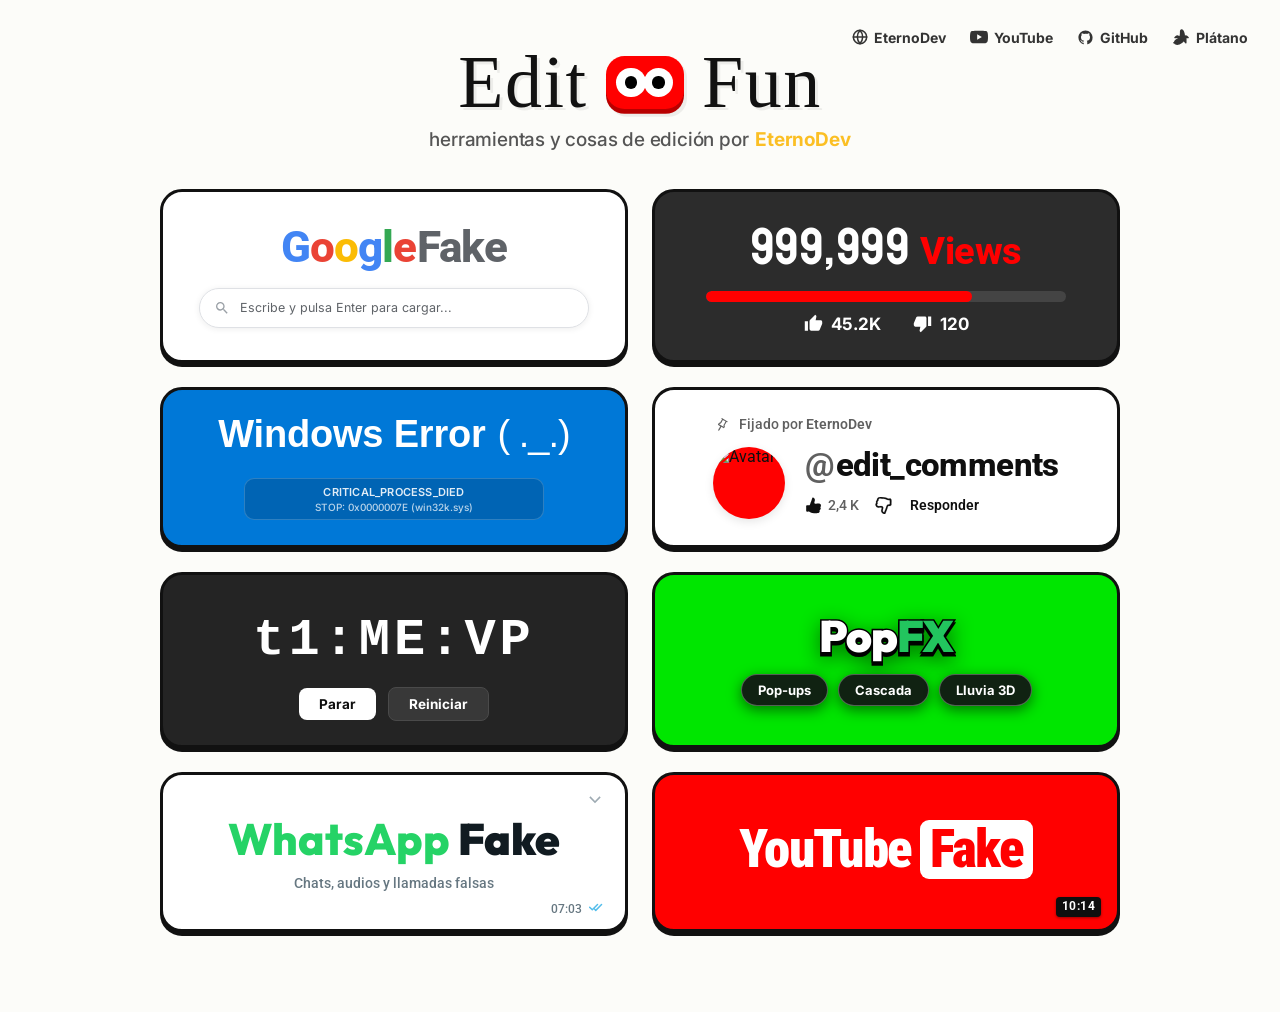
==== commit 883c1d05: "feat(youtubefake): simulador de youtube con feed responsive y busquedas personalizadas" ====
--- a/index.html
+++ b/index.html
@@ -41,7 +41,7 @@
   
   <!-- Tipografías -->
   <link rel="stylesheet" href="https://cdn.jsdelivr.net/npm/dseg@0.46.0/css/dseg.css">
-  <link href="https://fonts.googleapis.com/css2?family=Outfit:wght@700;800;900&family=Koulen&family=Slackey&family=Poppins:wght@700;800;900&family=Inter:wght@400;500;600;700;800;900&family=Roboto:wght@700;900&family=Google+Sans:wght@700;800;900&display=swap" rel="stylesheet">
+  <link href="https://fonts.googleapis.com/css2?family=Outfit:wght@700;800;900&family=Koulen&family=Slackey&family=Poppins:wght@700;800;900&family=Inter:wght@400;500;600;700;800;900&family=Roboto:wght@700;900&family=Roboto+Condensed:wght@700;800;900&family=Google+Sans:wght@700;800;900&display=swap" rel="stylesheet">
 
   <link rel="stylesheet" href="/style.css">
 
@@ -265,17 +265,15 @@
       </div>
     </a>
 
-    <!-- TARJETA 8: FlowMotion (Diagramas Animados y Mazmorras con IA) -->
-    <a href="/flowmotion" class="tool-card card-flowmotion">
-      <h2 class="flowmotion-card-title">
-        <span class="flow-word">Flow</span><span class="motion-word">Motion</span>
-      </h2>
-
-      <div class="flowmotion-preview-box">
-        <span class="flowmotion-mini-badge">Diagramas IA</span>
-        <span class="flowmotion-mini-badge">Nodos</span>
-        <span class="flowmotion-mini-badge">Mazmorras 5x5</span>
-      </div>
+    <!-- TARJETA 8: YouTube Fake (Simulador de Buscador y Canal) -->
+    <a href="/youtubefake" class="tool-card card-youtubefake">
+      <div class="card-yt-center-content">
+        <h2 class="card-title youtubefake-card-title">
+          <span class="yt-brand-text">YouTube</span><span class="yt-fake-text">Fake</span>
+        </h2>
+      </div>
+
+      <span class="card-yt-duration-badge">10:14</span>
     </a>
 
   </div>
--- a/style.css
+++ b/style.css
@@ -947,69 +947,78 @@
       transform: translateY(0);
     }
 
-    /* Tarjeta 8: FlowMotion (Diagramas Animados y Mazmorras con IA) */
-    .card-flowmotion {
-      background-color: #0f172a;
-      border: 3px solid #38bdf8;
-      box-shadow: 0 4px 0 #0284c7;
+    /* Tarjeta 8: YouTube Fake */
+    .card-youtubefake {
+      background-color: #ff0000;
       color: #ffffff;
       text-align: center;
       align-items: center;
       justify-content: center;
-      gap: 14px;
-      padding: 22px 18px;
       position: relative;
       overflow: hidden;
+      border: 3px solid #111111;
+      box-shadow: 0 4px 0 #111111;
       border-radius: 22px;
       min-height: 160px;
-    }
-
-    .flowmotion-card-title {
-      font-family: 'Outfit', -apple-system, BlinkMacSystemFont, sans-serif;
-      font-size: clamp(34px, 4.2vw, 44px) !important;
+      display: flex;
+      padding: 0 20px;
+    }
+
+    .card-yt-center-content {
+      display: flex;
+      align-items: center;
+      justify-content: center;
+      width: 100%;
+      margin: 0;
+      padding: 0;
+      transform: translateY(-2px);
+    }
+
+    .youtubefake-card-title {
+      font-family: 'YouTube Sans', 'Roboto Condensed', 'Roboto', 'Arial Black', sans-serif;
+      font-size: clamp(42px, 5.7vw, 53px) !important;
       font-weight: 900;
-      letter-spacing: -1.2px;
-      display: inline-flex;
-      align-items: baseline;
-      justify-content: center;
-      gap: 0px;
+      letter-spacing: -1.6px;
+      display: inline-flex;
+      align-items: center;
+      justify-content: center;
+      gap: 8px;
       line-height: 1;
       margin: 0;
       color: #ffffff;
-      -webkit-text-stroke: 3px #000000;
-      paint-order: stroke fill;
-      filter: drop-shadow(0 3px 0 #000000) drop-shadow(0 5px 10px rgba(0, 0, 0, 0.45));
-    }
-
-    .flowmotion-card-title .flow-word {
-      color: #38bdf8;
-    }
-
-    .flowmotion-card-title .motion-word {
-      color: #ffffff;
-    }
-
-    .flowmotion-preview-box {
-      display: flex;
-      align-items: center;
-      justify-content: center;
-      gap: 8px;
-      width: 100%;
-      max-width: 380px;
-      margin-top: 2px;
-      flex-wrap: wrap;
-    }
-
-    .flowmotion-mini-badge {
-      font-size: 13px;
+    }
+
+    .yt-brand-text {
+      color: #ffffff;
+      font-weight: 900;
+    }
+
+    .yt-fake-text {
+      color: #ff0000;
+      background: #ffffff;
+      padding: 3px 10px;
+      border-radius: 9px;
+      font-weight: 900;
+      display: inline-block;
+      line-height: 1;
+      font-family: inherit;
+    }
+
+    .card-yt-duration-badge {
+      position: absolute;
+      bottom: 12px;
+      right: 16px;
+      background: #0f0f0f;
+      color: #ffffff;
+      font-family: 'Roboto', 'YouTube Sans', -apple-system, sans-serif;
+      font-size: 12px;
       font-weight: 700;
-      padding: 7px 16px;
-      border-radius: 99px;
-      display: inline-flex;
-      align-items: center;
-      gap: 6px;
-      background: #1e293b;
-      color: #ffffff;
-      border: 1.5px solid #38bdf8;
-      box-shadow: 0 4px 14px rgba(0, 0, 0, 0.5);
-    }
+      padding: 3px 6px;
+      border-radius: 4px;
+      line-height: 1.1;
+      letter-spacing: 0.5px;
+      display: inline-flex;
+      align-items: center;
+      justify-content: center;
+      box-shadow: 0 1px 3px rgba(0, 0, 0, 0.4);
+    }
